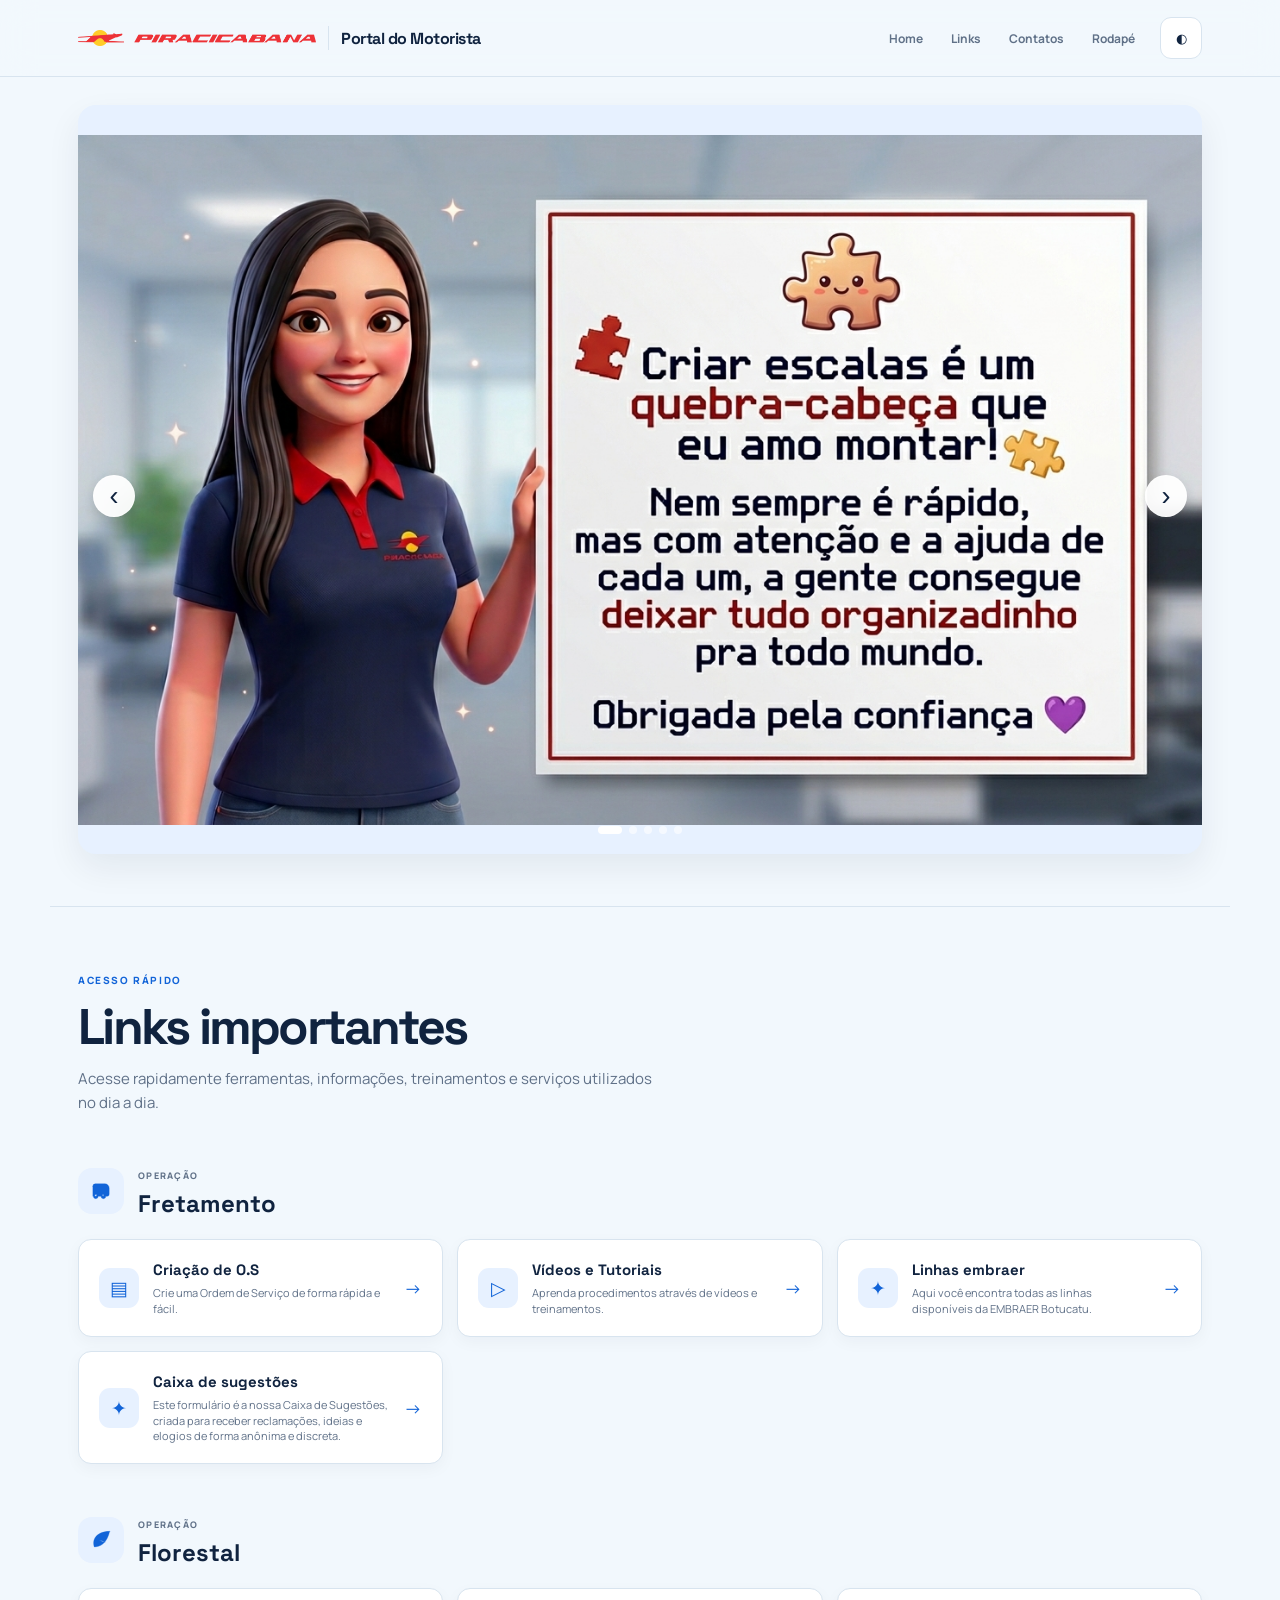
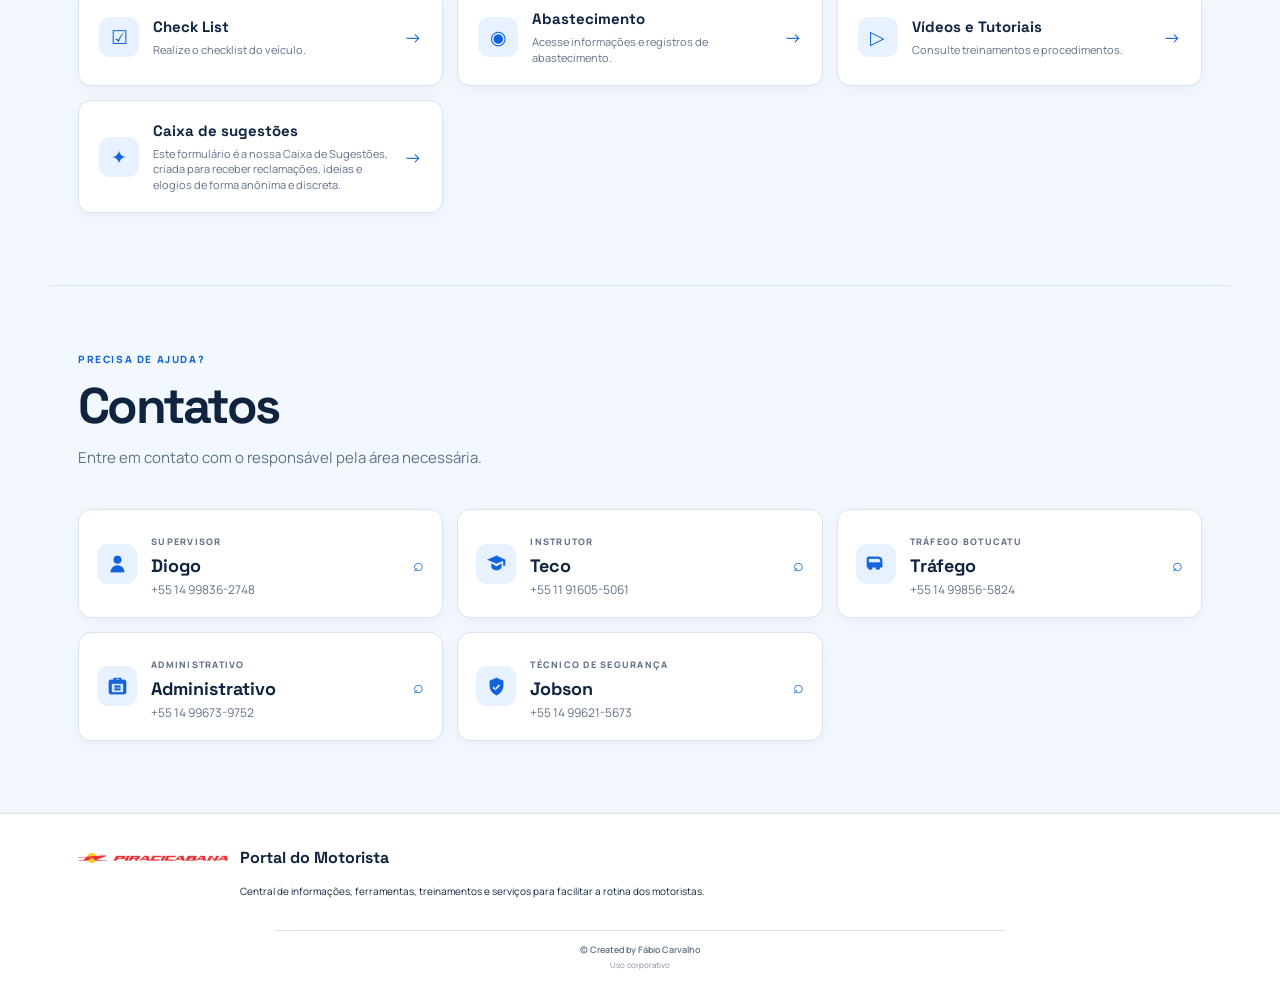
==== index.html @ f0aa0547 "Add files via upload" ====
<!doctype html>
<html lang="pt-BR">

<head>

    <meta charset="UTF-8">
    <meta name="viewport" content="width=device-width, initial-scale=1.0">
    <meta name="description" content="Portal do Motorista — informações, ferramentas, treinamentos e contactos.">
    <title>Portal do Motorista</title>
    <link rel="preconnect" href="https://fonts.googleapis.com">
    <link rel="preconnect" href="https://fonts.gstatic.com" crossorigin>
    <link href="https://fonts.googleapis.com/css2?family=Manrope:wght@400;500;600;700;800&family=Space+Grotesk:wght@400;500;600;700&display=swap" rel="stylesheet">
    <link rel="stylesheet" href="css/style.css" >

</head>


<body>

    <!-- =====================================================
         CONTAINER PRINCIPAL
         ===================================================== -->

    <div class="portal-shell">

        <!-- =================================================
             HEADER
             ================================================= -->

        <header class="portal-header">

            <div class="header-container">

                <!-- LOGO -->

                <a
                    href="#home"
                    class="portal-brand"
                >

                    <span
                        class="portal-logo"
                        aria-hidden="true"
                    >

                        <img
                            src="Imagens/logo-piracicabana.png"
                            alt="Piracicabana">                                                      
                 

                    </span>

                    <span class="brand-divider"></span>

                    <span class="brand-title">
                        Portal do Motorista
                    </span>

                </a>

                <!-- =================================================
                     MENU DESKTOP
                     ================================================= -->

                <nav
                    class="desktop-menu"
                    aria-label="Navegação principal"
                >

                    <a href="#home">
                        Home
                    </a>

                    <a href="#links">
                        Links
                    </a>

                    <a href="#contatos">
                        Contatos
                    </a>

                    <a href="#rodape">
                        Rodapé
                    </a>

                </nav>


                <!-- =================================================
                     FERRAMENTAS
                     ================================================= -->

                <div class="header-tools">

                    <button
                        class="portal-theme"
                        id="themeButton"
                        type="button"
                        aria-label="Ativar modo escuro"
                    >
                        ◐
                    </button>


                    <button
                        class="menu-button"
                        id="menuButton"
                        type="button"
                        aria-label="Abrir menu"
                        aria-expanded="false"
                    >

                        <span></span>
                        <span></span>
                        <span></span>

                    </button>

                </div>


                <!-- =================================================
                     MENU MOBILE
                     ================================================= -->

                <nav
                    class="mobile-menu"
                    id="mobileMenu"
                    aria-hidden="true"
                >

                    <a href="#home">
                        Home
                        <span>→</span>
                    </a>

                    <a href="#links">
                        Links
                        <span>→</span>
                    </a>

                    <a href="#contatos">
                        Contatos
                        <span>→</span>
                    </a>

                    <a href="#rodape">
                        Rodapé
                        <span>→</span>
                    </a>

                </nav>


            </div>

        </header>

        <!-- =====================================================
             HOME
             ===================================================== -->

        <main id="home">


            <!-- =================================================
                 CARROSSEL
                 ================================================= -->

            <section
                class="portal-carousel"
                aria-label="Informações do portal"
            >

                <div
                    class="carousel-track"
                    id="carouselTrack"
                >

                    <!-- SLIDE 1 -->

                    <div class="portal-slide active">

                        <img
                            src="Imagens/Gemini_Generated_Image_zijj3zijj3zijj3z.jpg"
                            alt="Autocarro urbano numa rota ao amanhecer"
                        >

                    </div>


                    <!-- SLIDE 2 -->

                    <div class="portal-slide">

                        <img
                            src="Imagens/Gemini_Generated_Image_dtk6mxdtk6mxdtk6.jpg"
                            alt="Formação de segurança para motoristas"
                        >

                    </div>

                    <!-- SLIDE 3 -->

                    <div class="portal-slide">

                        <img
                            src="Imagens/Gemini_Generated_Image_v0ytedv0ytedv0yt.jpg"
                            alt="Motorista a consultar uma rota digital"
                        >

                    </div>


                    <!-- SLIDE 4 -->

                    <div class="portal-slide">

                        <img
                            src="Imagens/Gemini_Generated_Image_hr0u9hr0u9hr0u9h.jpg"
                            alt="Frota de autocarros num terminal"
                        >

                    </div>


                    <!-- SLIDE 5 -->

                    <div class="portal-slide">

                        <img
                            src="Imagens/Gemini_Generated_Image_wdop41wdop41wdop.jpg"
                            alt="Frota de autocarros"
                        >

                    </div>


                </div>


                <!-- BOTÃO ANTERIOR -->

                <button
                    class="carousel-button prev"
                    id="prevButton"
                    type="button"
                    aria-label="Imagem anterior"
                >
                    ‹
                </button>


                <!-- BOTÃO PRÓXIMO -->

                <button
                    class="carousel-button next"
                    id="nextButton"
                    type="button"
                    aria-label="Próxima imagem"
                >
                    ›
                </button>


                <!-- INDICADORES -->

                <div
                    class="carousel-dots"
                    id="carouselDots"
                    aria-label="Indicadores do carrossel"
                ></div>


            </section>


        </main>


        <!-- =====================================================
             LINKS
             ===================================================== -->

        <section
            class="portal-section links-section"
            id="links"
        >


            <!-- CABEÇALHO -->

            <div class="section-header">

                <span class="section-label">
                    ACESSO RÁPIDO
                </span>

                <h2>
                    Links importantes
                </h2>

                <p>
                    Acesse rapidamente ferramentas, informações,
                    treinamentos e serviços utilizados no dia a dia.
                </p>

            </div>


            <!-- =================================================
                 FRETAMENTO
                 ================================================= -->

            <div class="category">

                <div class="category-title">

                    <div
                        class="category-icon"
                        aria-hidden="true"
                    >

                        <svg
                            viewBox="0 0 24 24"
                            role="img"
                        >

                            <path
                                d="M3 7.5A2.5 2.5 0 0 1 5.5 5h10A4.5 4.5 0 0 1 20 9.5V16a2 2 0 0 1-2 2h-1.5a2.5 2.5 0 0 1-5 0h-3a2.5 2.5 0 0 1-5 0H3V7.5Zm3 8.5a1 1 0 1 0 0 2 1 1 0 0 0 0-2Zm8 0a1 1 0 1 0 0 2 1 1 0 0 0-2ZM5 8v4h13V9.5A1.5 1.5 0 0 0 16.5 8H5Z"
                            />

                        </svg>

                    </div>


                    <div>

                        <span>
                            OPERAÇÃO
                        </span>

                        <h3>
                            Fretamento
                        </h3>

                    </div>

                </div>


                <div class="cards-grid">


                    <!-- O.S -->

                    <a
                        href="https://docs.google.com/forms/d/e/1FAIpQLSe5EHfvu-HG84poQB4lDRce5YuHdLUXYq6ta6vDeC5dkedWRA/viewform"
                        class="link-card"
                        target="_blank"
                        rel="noopener noreferrer"
                    >

                        <div class="card-icon">
                            ▤
                        </div>

                        <div class="card-content">

                            <h4>
                                Criação de O.S
                            </h4>

                            <p>
                                Crie uma Ordem de Serviço
                                de forma rápida e fácil.
                            </p>

                        </div>

                        <span class="card-arrow">
                            →
                        </span>

                    </a>


                    <!-- VÍDEOS -->

                    <a
                        href="#"
                        class="link-card"
                    >

                        <div class="card-icon">
                            ▷
                        </div>

                        <div class="card-content">

                            <h4>
                                Vídeos e Tutoriais
                            </h4>

                            <p>
                                Aprenda procedimentos através
                                de vídeos e treinamentos.
                            </p>

                        </div>

                        <span class="card-arrow">
                            →
                        </span>

                    </a>


                    <!-- SUGESTÕES -->

                    <a
                        href="https://forms.gle/rN4HuwGb4Rvtjcbr5"
                        class="link-card"
                        target="_blank"
                        rel="noopener noreferrer"
                    >

                        <div class="card-icon">
                            ✦
                        </div>

                        <div class="card-content">

                            <h4>
                                Linhas embraer
                            </h4>

                            <p>
                             Aqui você encontra todas as linhas disponíveis da EMBRAER Botucatu.
                            </p>

                        </div>

                        <span class="card-arrow">
                            →
                        </span>

                    </a>
                    <!-- Linhas embraer -->

                    <a
                        href="https://sites.google.com/piracicabana.com.br/unidade-botucatu/?pli=1&authuser=0"
                        class="link-card"
                        target="_blank"
                        rel="noopener noreferrer"
                    >

                        <div class="card-icon">
                            ✦
                        </div>

                        <div class="card-content">

                            <h4>
                                Caixa de sugestões
                            </h4>

                            <p>
                                Este formulário é a nossa Caixa de
                                Sugestões, criada para receber
                                reclamações, ideias e elogios de forma
                                anônima e discreta.
                            </p>

                        </div>

                        <span class="card-arrow">
                            →
                        </span>

                    </a>

                </div>

            </div>


            <!-- =================================================
                 FLORESTAL
                 ================================================= -->

            <div class="category">

                <div class="category-title">

                    <div
                        class="category-icon"
                        aria-hidden="true"
                    >

                        <svg
                            viewBox="0 0 24 24"
                            role="img"
                        >

                            <path
                                d="M20.5 3.5C13.2 3.5 7.9 6.1 5.3 10.2c-2.1 3.3-1.6 7.2-.8 9.5 2.3-.1 6.2-.7 9.1-3.2 3.7-3.1 5.6-7.6 6.9-13Zm-4.1 4.1c-2.5 1.3-4.8 3.1-6.7 5.2-1.5 1.6-2.6 3.3-3.3 5.1M9.2 12.8c2.3.1 4.5.8 6.4 2"
                            />

                        </svg>

                    </div>


                    <div>

                        <span>
                            OPERAÇÃO
                        </span>

                        <h3>
                            Florestal
                        </h3>

                    </div>

                </div>


                <div class="cards-grid">


                    <!-- CHECKLIST -->

                    <a
                        href="https://docs.google.com/forms/d/e/1FAIpQLSclZWHDoYT5iWDCYOJOmgLIZHDovqYQHaLb7cxhCe6krzUstw/viewform?usp=header"
                        class="link-card"
                        target="_blank"
                        rel="noopener noreferrer"
                    >

                        <div class="card-icon">
                            ☑
                        </div>

                        <div class="card-content">

                            <h4>
                                Check List
                            </h4>

                            <p>
                                Realize o checklist do veículo.
                            </p>

                        </div>

                        <span class="card-arrow">
                            →
                        </span>

                    </a>


                    <!-- ABASTECIMENTO -->

                    <a
                        href="https://docs.google.com/forms/d/e/1FAIpQLSclZWHDoYT5iWDCYOJOmgLIZHDovqYQHaLb7cxhCe6krzUstw/viewform"
                        class="link-card"
                        target="_blank"
                        rel="noopener noreferrer"
                    >

                        <div class="card-icon">
                            ◉
                        </div>

                        <div class="card-content">

                            <h4>
                                Abastecimento
                            </h4>

                            <p>
                                Acesse informações e registros
                                de abastecimento.
                            </p>

                        </div>

                        <span class="card-arrow">
                            →
                        </span>

                    </a>


                    <!-- VÍDEOS -->

                    <a
                        href="#"
                        class="link-card"
                    >

                        <div class="card-icon">
                            ▷
                        </div>

                        <div class="card-content">

                            <h4>
                                Vídeos e Tutoriais
                            </h4>

                            <p>
                                Consulte treinamentos e procedimentos.
                            </p>

                        </div>

                        <span class="card-arrow">
                            →
                        </span>

                    </a>


                    <!-- SUGESTÕES -->

                    <a
                        href="https://forms.gle/rN4HuwGb4Rvtjcbr5"
                        class="link-card"
                        target="_blank"
                        rel="noopener noreferrer"
                    >

                        <div class="card-icon">
                            ✦
                        </div>

                        <div class="card-content">

                            <h4>
                                Caixa de sugestões
                            </h4>

                            <p>
                                Este formulário é a nossa Caixa de
                                Sugestões, criada para receber
                                reclamações, ideias e elogios de forma
                                anônima e discreta.
                            </p>

                        </div>

                        <span class="card-arrow">
                            →
                        </span>

                    </a>


                </div>

            </div>


        </section>


        <!-- =====================================================
             CONTATOS
             ===================================================== -->

        <section
            class="portal-section contacts-section"
            id="contatos"
        >


            <div class="section-header">

                <span class="section-label">
                    PRECISA DE AJUDA?
                </span>

                <h2>
                    Contatos
                </h2>

                <p>
                    Entre em contato com o responsável
                    pela área necessária.
                </p>

            </div>


            <div class="contacts-grid">


                <!-- DIOGO -->

                <a
                    href="https://wa.me/5514998362748"
                    target="_blank"
                    rel="noopener noreferrer"
                    class="contact-card"
                >

                    <div
                        class="contact-icon person-icon"
                        aria-hidden="true"
                    >

                        <svg viewBox="0 0 24 24">

                            <path
                                d="M12 12a4 4 0 1 0 0-8 4 4 0 0 0 0 8Zm-7 8.5A6.5 6.5 0 0 1 11.5 14h1A6.5 6.5 0 0 1 19 20.5V21H5v-.5Z"
                            />

                        </svg>

                    </div>


                    <div>

                        <span>
                            SUPERVISOR
                        </span>

                        <h3>
                            Diogo
                        </h3>

                        <p>
                            +55 14 99836-2748
                        </p>

                    </div>


                    <span class="call-icon">
                        ⌕
                    </span>

                </a>


                <!-- TECO -->

                <a
                    href="https://wa.me/5511916055061"
                    target="_blank"
                    rel="noopener noreferrer"
                    class="contact-card"
                >

                    <div
                        class="contact-icon instructor-icon"
                        aria-hidden="true"
                    >

                        <svg viewBox="0 0 24 24">

                            <path
                                d="M12 4 2.5 8 12 12l7-2.9V14h2V8L12 4Zm-5.2 8.2v3.3c0 2.1 2.3 3.5 5.2 3.5s5.2-1.4 5.2-3.5v-3.3L12 15l-5.2-2.8Z"
                            />

                        </svg>

                    </div>


                    <div>

                        <span>
                            INSTRUTOR
                        </span>

                        <h3>
                            Teco
                        </h3>

                        <p>
                            +55 11 91605-5061
                        </p>

                    </div>


                    <span class="call-icon">
                        ⌕
                    </span>

                </a>


                <!-- TRÁFEGO -->

                <a
                    href="https://wa.me/5514998565824"
                    target="_blank"
                    rel="noopener noreferrer"
                    class="contact-card"
                >

                    <div
                        class="contact-icon traffic-icon"
                        aria-hidden="true"
                    >

                        <svg viewBox="0 0 24 24">

                            <path
                                d="M5 5h10a4 4 0 0 1 4 4v7h-2a2.5 2.5 0 0 1-5 0H9a2.5 2.5 0 0 1-5 0H3V7a2 2 0 0 1 2-2Zm0 10a1 1 0 1 0 0 2 1 1 0 0 0-1-1Zm10 0a1 1 0 1 0 0 2 1 1 0 0 0-1-1ZM5 7v4h12V9a2 2 0 0 0-2-2H5Z"
                            />

                        </svg>

                    </div>


                    <div>

                        <span>
                            TRÁFEGO BOTUCATU
                        </span>

                        <h3>
                            Tráfego
                        </h3>

                        <p>
                            +55 14 99856-5824
                        </p>

                    </div>


                    <span class="call-icon">
                        ⌕
                    </span>

                </a>


                <!-- ADMINISTRATIVO -->

                <a
                    href="https://wa.me/5514996739752"
                    target="_blank"
                    rel="noopener noreferrer"
                    class="contact-card"
                >

                    <div
                        class="contact-icon admin-icon"
                        aria-hidden="true"
                    >

                        <svg viewBox="0 0 24 24">

                            <path
                                d="M8 5V3h8v2h3a2 2 0 0 1 2 2v11a2 2 0 0 1-2 2H5a2 2 0 0 1-2-2V7a2 2 0 0 1 2-2h3Zm2 0h4V4h-4v1Zm-4 4v9h12V9H6Zm3 2h6v2H9v-2Zm0 3h6v2H9v-2Z"
                            />

                        </svg>

                    </div>


                    <div>

                        <span>
                            ADMINISTRATIVO
                        </span>

                        <h3>
                            Administrativo
                        </h3>

                        <p>
                            +55 14 99673-9752
                        </p>

                    </div>


                    <span class="call-icon">
                        ⌕
                    </span>

                </a>


                <!-- JOBSON -->

                <a
                    href="https://wa.me/5514996215673"
                    target="_blank"
                    rel="noopener noreferrer"
                    class="contact-card"
                >

                    <div
                        class="contact-icon safety-icon"
                        aria-hidden="true"
                    >

                        <svg viewBox="0 0 24 24">

                            <path
                                d="m12 3 7 3v5c0 4.7-2.8 8.3-7 10-4.2-1.7-7-5.3-7-10V6l7-3Zm-1 11.2-2.1-2.1-1.4 1.4L11 16l5-5-1.4-1.4-3.6 3.6Z"
                            />

                        </svg>

                    </div>


                    <div>

                        <span>
                            TÉCNICO DE SEGURANÇA
                        </span>

                        <h3>
                            Jobson
                        </h3>

                        <p>
                            +55 14 99621-5673
                        </p>

                    </div>


                    <span class="call-icon">
                        ⌕
                    </span>

                </a>


            </div>

        </section>


        <!-- =====================================================
             FOOTER
             ===================================================== -->

        <footer
            class="portal-footer"
            id="rodape"
        >

            <div class="footer-container">


                <!-- =================================================
                     MARCA
                     ================================================= -->

                <div class="footer-brand">

                    <div class="footer-logo">


                        <!-- LOGO PIRACICABANA -->

                        <span class="portal-logo small">

                            <img
                                src="Imagens/logo-piracicabana.png"
                                alt="Piracicabana"
                            >

                        </span>


                        <!-- TEXTO -->

                        <div class="footer-logo-content">

                            <span class="footer-title">
                                Portal do Motorista
                            </span>

                            <p style="font-size: 10px;">
                                      Central de informações, ferramentas,
                                      treinamentos e serviços para facilitar
                                      a rotina dos motoristas.
                                  </p>

                        </div>


                    </div>

                </div>


                <!-- =================================================
                     PARTE INFERIOR
                     ================================================= -->

                <div class="footer-bottom">

                    <span>
                        © Created by Fábio Carvalho
                    </span>

                    <span>
                        Uso corporativo
                    </span>

                </div>


            </div>

        </footer>

    </div>


    <!-- =====================================================
         JAVASCRIPT
         ===================================================== -->

    <script src="script/script.js"></script>

</body>

</html>
---- css/style.css ----
/* =====================================================
   PORTAL DO MOTORISTA
   CSS COMPLETO — RESPONSIVO
   ===================================================== */


/* =====================================================
   VARIÁVEIS
   ===================================================== */

:root {
    --background: #f2f8fd;
    --foreground: #10233f;
    --card: #ffffff;
    --primary: #1264d8;
    --primary-soft: #e7f1ff;
    --muted: #607188;
    --border: #d8e4ef;
    --radius: 13px;
}

body.dark {
    --background: #101b2d;
    --foreground: #edf5ff;
    --card: #19283d;
    --primary: #2f8cff;
    --primary-soft: #243b5b;
    --muted: #a9bbd1;
    --border: #334963;
}


/* =====================================================
   RESET
   ===================================================== */

* {
    box-sizing: border-box;
}

html {
    scroll-behavior: smooth;
}

body {
    margin: 0;
    background: var(--background);
    color: var(--foreground);

    font-family: "Manrope", sans-serif;

    transition:
        background 0.25s ease,
        color 0.25s ease;
}

a {
    color: inherit;
}


/* =====================================================
   HEADER
   ===================================================== */

.portal-header {
    position: sticky;
    top: 0;

    z-index: 100;

    background: #f2f8fddd;

    border-bottom: 1px solid var(--border);

    backdrop-filter: blur(16px);
    -webkit-backdrop-filter: blur(16px);
}

body.dark .portal-header {
    background: #101b2ddd;
}

.header-container {
    max-width: 1180px;

    min-height: 76px;

    margin: auto;

    padding: 0 28px;

    display: flex;
    align-items: center;

    gap: 25px;

    position: relative;
}

/* =====================================================
   CELULAR
   ===================================================== */

@media (max-width: 760px) {

    .header-container {
        min-height: 68px;
        padding: 0 18px;
    }

    /* Mantém logo e título normalmente */
    .portal-brand {
        display: flex;
        align-items: center;
    }

    /* JOGA SOMENTE OS BOTÕES PARA A DIREITA */
    .header-tools {
        margin-left: auto;
        display: flex;
        align-items: center;
        gap: 8px;
    }

    /* Botão do tema */
    .portal-theme {
        display: grid;
        place-items: center;
    }

    /* Botão do menu */
    .menu-button {
        display: grid;
        place-items: center;
    }

    .desktop-menu {
        display: none;
    }

}
/* =====================================================
   MARCA / LOGO
   ===================================================== */

.portal-brand {
    display: flex;

    align-items: center;

    gap: 12px;

    text-decoration: none;

    white-space: nowrap;
}

.portal-logo {
    width: 238px;
    height: 38px;

    display: grid;

    place-items: center;

    border-radius: 11px;

    background: transparent;

    color: var(--primary);

    font-size: 21px;

    font-weight: 800;
}

.portal-logo img {
    width: 100%;
    height: 100%;

    display: block;

    object-fit: contain;
}

.portal-logo.small {
    width: 30px;
    height: 30px;

    font-size: 16px;

    border-radius: 9px;
}

.brand-divider {
    height: 24px;

    border-left: 1px solid var(--border);
}

.brand-title {
    font-family: "Space Grotesk", sans-serif;

    font-size: 16px;

    font-weight: 700;

    letter-spacing: -0.03em;
}


/* =====================================================
   MENU DESKTOP
   ===================================================== */

.desktop-menu {
    display: flex;

    gap: 28px;

    margin-left: auto;
}

.desktop-menu a,
.footer-column a,
.footer-column span {
    font-size: 12px;

    font-weight: 700;

    text-decoration: none;

    color: var(--muted);

    transition:
        color 0.18s ease;
}

.desktop-menu a:hover,
.footer-column a:hover {
    color: var(--primary);
}


/* =====================================================
   FERRAMENTAS DO HEADER
   ===================================================== */

.header-tools {
    display: flex;

    gap: 8px;
}

.portal-theme,
.menu-button {
    width: 42px;
    height: 42px;

    display: grid;

    place-items: center;

    border: 1px solid var(--border);

    background: var(--card);

    color: var(--foreground);

    border-radius: 11px;

    cursor: pointer;

    padding: 0;

    transition:
        border-color 0.5s ease,
        background 0.5s ease,
        transform 0.5s ease;
}

.portal-theme:hover,
.menu-button:hover {
    border-color: var(--primary);

    transform: translateY(-1px);
}


/* =====================================================
   BOTÃO MENU MOBILE
   ===================================================== */

.menu-button {
    display: none;

    position: relative;

    overflow: visible;
}


/* =====================================================
   OS 3 RISCOS
   ===================================================== */

.menu-button span {
    position: absolute;

    left: 50%;

    width: 21px;
    height: 2px;

    background: var(--foreground);

    border-radius: 10px;

    transform: translateX(-50%);

    transition:
        top 1.9s ease,
        transform 1.9s ease,
        opacity 1.9s ease,
        width 1.9s ease,
        background 1.9s ease;
}


/* =====================================================
   RISCO SUPERIOR
   ===================================================== */

.menu-button span:nth-child(1) {
    top: 12px;
}


/* =====================================================
   RISCO CENTRAL
   ===================================================== */

.menu-button span:nth-child(2) {
    top: 19px;
}


/* =====================================================
   RISCO INFERIOR
   ===================================================== */

.menu-button span:nth-child(3) {
    top: 26px;
}


/* =====================================================
   BOTÃO ABERTO
   ===================================================== */

.menu-button.active {
    border-color: var(--primary);

    background: var(--primary-soft);
}


/* =====================================================
   PRIMEIRO RISCO → X
   ===================================================== */

.menu-button.active span:nth-child(1) {
    top: 19px;

    transform:
        translateX(-50%)
        rotate(45deg);
}


/* =====================================================
   SEGUNDO RISCO → DESAPARECE
   ===================================================== */

.menu-button.active span:nth-child(2) {
    opacity: 0;

    width: 0;
}


/* =====================================================
   TERCEIRO RISCO → X
   ===================================================== */

.menu-button.active span:nth-child(3) {
    top: 19px;

    transform:
        translateX(-50%)
        rotate(-45deg);
}


/* =====================================================
   TRAÇO ABAIXO DO X
   ===================================================== */

.menu-button::after {
    content: "";

    position: absolute;

    left: 50%;

    bottom: 6px;

    width: 0;

    height: 2px;

    transform: translateX(-50%);

    background: var(--primary);

    border-radius: 20px;

    opacity: 0;

    transition:
        width 0.5s ease 0.12s,
        opacity 0.3s ease 0.12s;
}


/* =====================================================
   TRAÇO APARECE QUANDO ABERTO
   ===================================================== */

.menu-button.active::after {
    width: 15px;

    opacity: 1;
}


/* =====================================================
   MENU MOBILE
   ===================================================== */

.mobile-menu {
    display: none;
}


/* =====================================================
   CARROSSEL
   ===================================================== */

.portal-carousel {
    max-width: 1180px;

    margin: auto;

    padding: 28px 28px 52px;

    position: relative;
}

.carousel-track {
    position: relative;

    aspect-ratio: 3 / 2;

    overflow: hidden;

    border-radius: 18px;

    background: var(--primary-soft);

    box-shadow:
        0 14px 34px rgba(16, 35, 63, 0.07);
}

.portal-slide {
    position: absolute;

    inset: 0;

    opacity: 0;

    transform: scale(1.02);

    transition:
        opacity 0.45s ease,
        transform 0.8s cubic-bezier(0.23, 1, 0.32, 1);
}

.portal-slide.active {
    opacity: 1;

    transform: none;
}

.portal-slide img {
    width: 100%;
    height: 100%;

    display: block;

    object-fit: contain;
}


/* =====================================================
   BOTÕES DO CARROSSEL
   ===================================================== */

.carousel-button {
    position: absolute;

    top: 48%;

    z-index: 2;

    width: 42px;
    height: 42px;

    border: 1px solid #ffffffaa;

    background: #fffffff0;

    color: var(--foreground);

    border-radius: 50%;

    font-size: 27px;

    line-height: 1;

    box-shadow:
        0 4px 12px rgba(0, 0, 0, 0.12);

    cursor: pointer;

    transition:
        transform 0.2s ease,
        background 0.2s ease;
}

.carousel-button:hover {
    transform: scale(1.08);

    background: #ffffff;
}

.carousel-button.prev {
    left: 43px;
}

.carousel-button.next {
    right: 43px;
}


/* =====================================================
   INDICADORES DO CARROSSEL
   ===================================================== */

.carousel-dots {
    position: absolute;

    bottom: 72px;
    left: 50%;

    display: flex;

    gap: 7px;

    transform: translateX(-50%);
}

.carousel-dots button {
    width: 8px;
    height: 8px;

    padding: 0;

    border: 0;

    border-radius: 8px;

    background: #fff9;

    transition: 0.2s ease;

    cursor: pointer;
}

.carousel-dots button.active {
    width: 24px;

    background: #fff;
}


/* =====================================================
   SEÇÕES
   ===================================================== */

.portal-section {
    max-width: 1180px;

    margin: auto;

    padding: 60px 28px 72px;
}

.links-section,
.contacts-section {
    border-top: 1px solid var(--border);
}


/* =====================================================
   CABEÇALHO DAS SEÇÕES
   ===================================================== */

.section-header {
    max-width: 580px;

    margin-bottom: 39px;
}

.section-label {
    font-size: 10px;

    font-weight: 800;

    letter-spacing: 0.16em;

    color: var(--primary);
}

.section-header h2 {
    margin: 13px 0 15px;

    font-family: "Space Grotesk", sans-serif;

    font-size: clamp(34px, 4vw, 50px);

    line-height: 1;

    font-weight: 700;

    letter-spacing: -0.055em;
}

.section-header p {
    margin: 0;

    color: var(--muted);

    font-size: 15px;

    line-height: 1.6;
}


/* =====================================================
   CATEGORIAS
   ===================================================== */

.category {
    margin-top: 47px;
}

.category-title {
    display: flex;

    align-items: center;

    gap: 14px;

    margin-bottom: 20px;
}


/* =====================================================
   ÍCONES
   ===================================================== */

.category-icon,
.card-icon,
.contact-icon {
    display: grid;

    place-items: center;

    background: var(--primary-soft);

    color: var(--primary);
}

.category-icon {
    width: 46px;
    height: 46px;

    border-radius: 14px;

    font-size: 22px;
}

.category-icon svg,
.contact-icon svg {
    width: 23px;
    height: 23px;

    fill: currentColor;

    stroke: currentColor;

    stroke-width: 0.35;

    stroke-linecap: round;

    stroke-linejoin: round;
}


/* =====================================================
   TÍTULO DAS CATEGORIAS
   ===================================================== */

.category-title span,
.contact-card > div:nth-child(2) > span {
    font-size: 9px;

    font-weight: 800;

    letter-spacing: 0.14em;

    color: var(--muted);
}

.category-title h3 {
    margin: 4px 0 0;

    font-family: "Space Grotesk", sans-serif;

    font-size: 24px;

    font-weight: 700;
}


/* =====================================================
   GRID DE CARDS
   ===================================================== */

.cards-grid,
.contacts-grid {
    display: grid;

    grid-template-columns: repeat(3, 1fr);

    gap: 14px;
}


/* =====================================================
   CARDS
   ===================================================== */

.link-card,
.contact-card {
    display: flex;

    align-items: center;

    gap: 14px;

    padding: 20px;

    background: var(--card);

    border: 1px solid var(--border);

    border-radius: var(--radius);

    text-decoration: none;

    box-shadow:
        0 5px 16px rgba(16, 35, 63, 0.04);

    transition:
        transform 0.2s ease,
        box-shadow 0.2s ease,
        border-color 0.2s ease;
}

.link-card:hover,
.contact-card:hover {
    transform: translateY(-3px);

    border-color: var(--primary);

    box-shadow:
        0 12px 24px rgba(18, 100, 216, 0.10);
}


/* =====================================================
   ÍCONE DOS CARDS
   ===================================================== */

.card-icon,
.contact-icon {
    flex: none;

    width: 40px;
    height: 40px;

    border-radius: 11px;

    font-size: 19px;
}


/* =====================================================
   CONTEÚDO DOS CARDS
   ===================================================== */

.card-content {
    flex: 1;
}

.card-content h4 {
    margin: 0 0 6px;

    font-family: "Space Grotesk", sans-serif;

    font-size: 15px;

    font-weight: 700;
}

.card-content p,
.contact-card p {
    margin: 0;

    color: var(--muted);

    font-size: 11px;

    line-height: 1.4;
}

.card-arrow,
.call-icon {
    color: var(--primary);

    font-size: 18px;
}


/* =====================================================
   CONTATOS
   ===================================================== */

.contact-card {
    padding: 18px;
}

.contact-card > div:nth-child(2) {
    flex: 1;
}

.contact-card h3 {
    margin: 4px 0 5px;

    font-family: "Space Grotesk", sans-serif;

    font-size: 18px;

    font-weight: 700;
}

.contact-card p {
    font-size: 12px;
}


/* =====================================================
   FOOTER
   ===================================================== */

.portal-footer {
    background: var(--card);

    border-top: 1px solid var(--border);
}


/* =====================================================
   CONTAINER DO FOOTER
   ===================================================== */

.footer-container {
    max-width: 1180px;

    margin: auto;

    padding: 28px 28px 0;

    display: flex;

    flex-direction: column;
}


/* =====================================================
   PARTE PRINCIPAL
   ===================================================== */

.footer-brand {
    display: flex;

    align-items: flex-start;

    justify-content: flex-start;
}


/* =====================================================
   LOGO + INFORMAÇÕES
   ===================================================== */

.footer-logo {
    display: flex;

    align-items: flex-start;

    gap: 12px;

    flex-shrink: 0;
}


/* =====================================================
   LOGO PIRACICABANA
   ===================================================== */

.footer-logo .portal-logo.small {
    width: 150px;
    height: 32px;

    display: flex;

    align-items: center;
    justify-content: center;

    flex-shrink: 0;

    border-radius: 0;

    background: transparent;
}

.footer-logo .portal-logo.small img {
    width: 100%;
    height: 100%;

    display: block;

    object-fit: contain;
}


/* =====================================================
   INFORMAÇÕES DO FOOTER
   ===================================================== */

.footer-info {
    display: flex;

    flex-direction: column;

    padding-top: 0;
}


/* =====================================================
   TÍTULO DO FOOTER
   ===================================================== */

.footer-title {
    display: block;

    font-family: "Space Grotesk", sans-serif;

    font-size: 16px;

    font-weight: 700;

    line-height: 32px;

    color: var(--foreground);
}


/* =====================================================
   CONTEÚDO DO FOOTER
   ===================================================== */

.footer-info p {
    max-width: 390px;

    margin: 2px 0 0;

    font-family: "Manrope", sans-serif;

    font-size: 10px;

    font-weight: 400;

    line-height: 1.45;

    color: var(--muted);

    letter-spacing: -0.01em;
}


/* =====================================================
   PARTE INFERIOR DO FOOTER
   ===================================================== */

.footer-bottom {
    width: 65%;

    margin: 22px auto 0;

    padding: 13px 0 17px;

    border-top: 1px solid var(--border);

    display: flex;

    flex-direction: column;

    align-items: center;

    justify-content: center;

    gap: 3px;

    color: var(--muted);

    font-family: "Manrope", sans-serif;

    font-size: 9px;

    line-height: 1.4;

    text-align: center;
}

.footer-bottom span:first-child {
    font-weight: 600;
}

.footer-bottom span:last-child {
    font-size: 8px;

    opacity: 0.8;
}


/* =====================================================
   RESPONSIVIDADE — TABLET
   ===================================================== */

@media (max-width: 950px) {

    .cards-grid,
    .contacts-grid {
        grid-template-columns: repeat(2, 1fr);
    }

    .desktop-menu {
        gap: 18px;
    }

    .portal-logo {
        width: 190px;
    }
}


/* =====================================================
   RESPONSIVIDADE — MOBILE
   ===================================================== */

@media (max-width: 760px) {


    /* =================================================
       HEADER
       ================================================= */

    .header-container {
        min-height: 68px;

        padding: 0 18px;
    }

    .desktop-menu {
        display: none;
    }


    /* =================================================
       BOTÃO HAMBÚRGUER
       ================================================= */

    .menu-button {
        display: grid;

        place-items: center;
    }


    /* =================================================
       MENU MOBILE
       ================================================= */

    .mobile-menu {
        display: flex;

        position: absolute;

        top: 68px;

        left: 0;
        right: 0;

        padding: 10px 18px 20px;

        flex-direction: column;

        background: var(--background);

        border-bottom: 1px solid var(--border);

        transform: translateY(-110%);

        opacity: 0;

        pointer-events: none;

        transition:
            transform 0.5s cubic-bezier(0.23, 1, 0.32, 1),
            opacity 0.5s ease;
    }

    .mobile-menu.active {
        transform: translateY(0);

        opacity: 1;

        pointer-events: auto;
    }

    .mobile-menu a {
        display: flex;

        justify-content: space-between;

        padding: 17px 4px;

        border-bottom: 1px solid var(--border);

        text-decoration: none;

        font-family: "Space Grotesk", sans-serif;

        font-size: 18px;

        font-weight: 700;

        transition:
            color 0.2s ease,
            padding-left 0.2s ease;
    }

    .mobile-menu a:hover {
        color: var(--primary);

        padding-left: 8px;
    }

    .mobile-menu a span {
        color: var(--primary);
    }


    /* =================================================
       CARROSSEL
       ================================================= */

    .portal-carousel {
        padding: 16px 18px 44px;
    }

    .carousel-track {
        aspect-ratio: 3 / 2;

        border-radius: 14px;
    }

    .carousel-button {
        width: 37px;
        height: 37px;

        font-size: 23px;
    }

    .carousel-button.prev {
        left: 27px;
    }

    .carousel-button.next {
        right: 27px;
    }

    .carousel-dots {
        bottom: 62px;
    }


    /* =================================================
       SEÇÕES
       ================================================= */

    .portal-section {
        padding: 48px 18px 57px;
    }


    /* =================================================
       CARDS
       ================================================= */

    .cards-grid,
    .contacts-grid {
        grid-template-columns: 1fr;

        gap: 11px;
    }

    .category {
        margin-top: 35px;
    }

    .link-card,
    .contact-card {
        padding: 17px;
    }


    /* =================================================
       BRAND
       ================================================= */

    .brand-title {
        font-size: 14px;
    }


    /* =================================================
       LOGO HEADER
       ================================================= */

    .portal-logo {
        width: 190px;

        height: 32px;
    }

    .portal-brand {
        gap: 8px;
    }

    .brand-divider {
        height: 20px;
    }


    /* =================================================
       FOOTER
       ================================================= */

    .footer-container {
        padding: 24px 18px 0;
    }

    .footer-brand {
        width: 100%;

        justify-content: flex-start;
    }

    .footer-logo {
        width: 100%;

        align-items: flex-start;

        gap: 10px;
    }


    /* =================================================
       LOGO FOOTER
       ================================================= */

    .footer-logo .portal-logo.small {
        width: 180px;

        height: 28px;
    }


    /* =================================================
       INFORMAÇÕES FOOTER
       ================================================= */

    .footer-info {
        flex: 1;
    }

    .footer-title {
        font-size: 14px;

        line-height: 28px;
    }

    .footer-info p {
        max-width: 100%;

        margin-top: 1px;

        font-size: 9px;

        line-height: 1.4;
    }


    /* =================================================
       CRÉDITOS
       ================================================= */

    .footer-bottom {
        width: 85%;

        margin: 18px auto 0;

        padding: 12px 0 15px;

        align-items: center;

        text-align: center;
    }
}


/* =====================================================
   MOBILE PEQUENO
   ===================================================== */

@media (max-width: 430px) {

    .portal-logo {
        width: 125px;

        height: 30px;
    }

    .brand-title {
        font-size: 12px;
    }

    .header-container {
        gap: 10px;
    }

    .footer-logo .portal-logo.small {
        width: 100px;

        height: 26px;
    }

    .footer-title {
        font-size: 13px;
    }

    .footer-info p {
        font-size: 3.5px;
    }

    .footer-bottom {
        width: 85%;
    }
}


/* =====================================================
   ACESSIBILIDADE
   ===================================================== */

@media (prefers-reduced-motion: reduce) {

    *,
    *::before,
    *::after {

        transition-duration: 0.01ms !important;

        animation-duration: 0.01ms !important;

        animation-iteration-count: 1 !important;

        scroll-behavior: auto !important;
    }
}
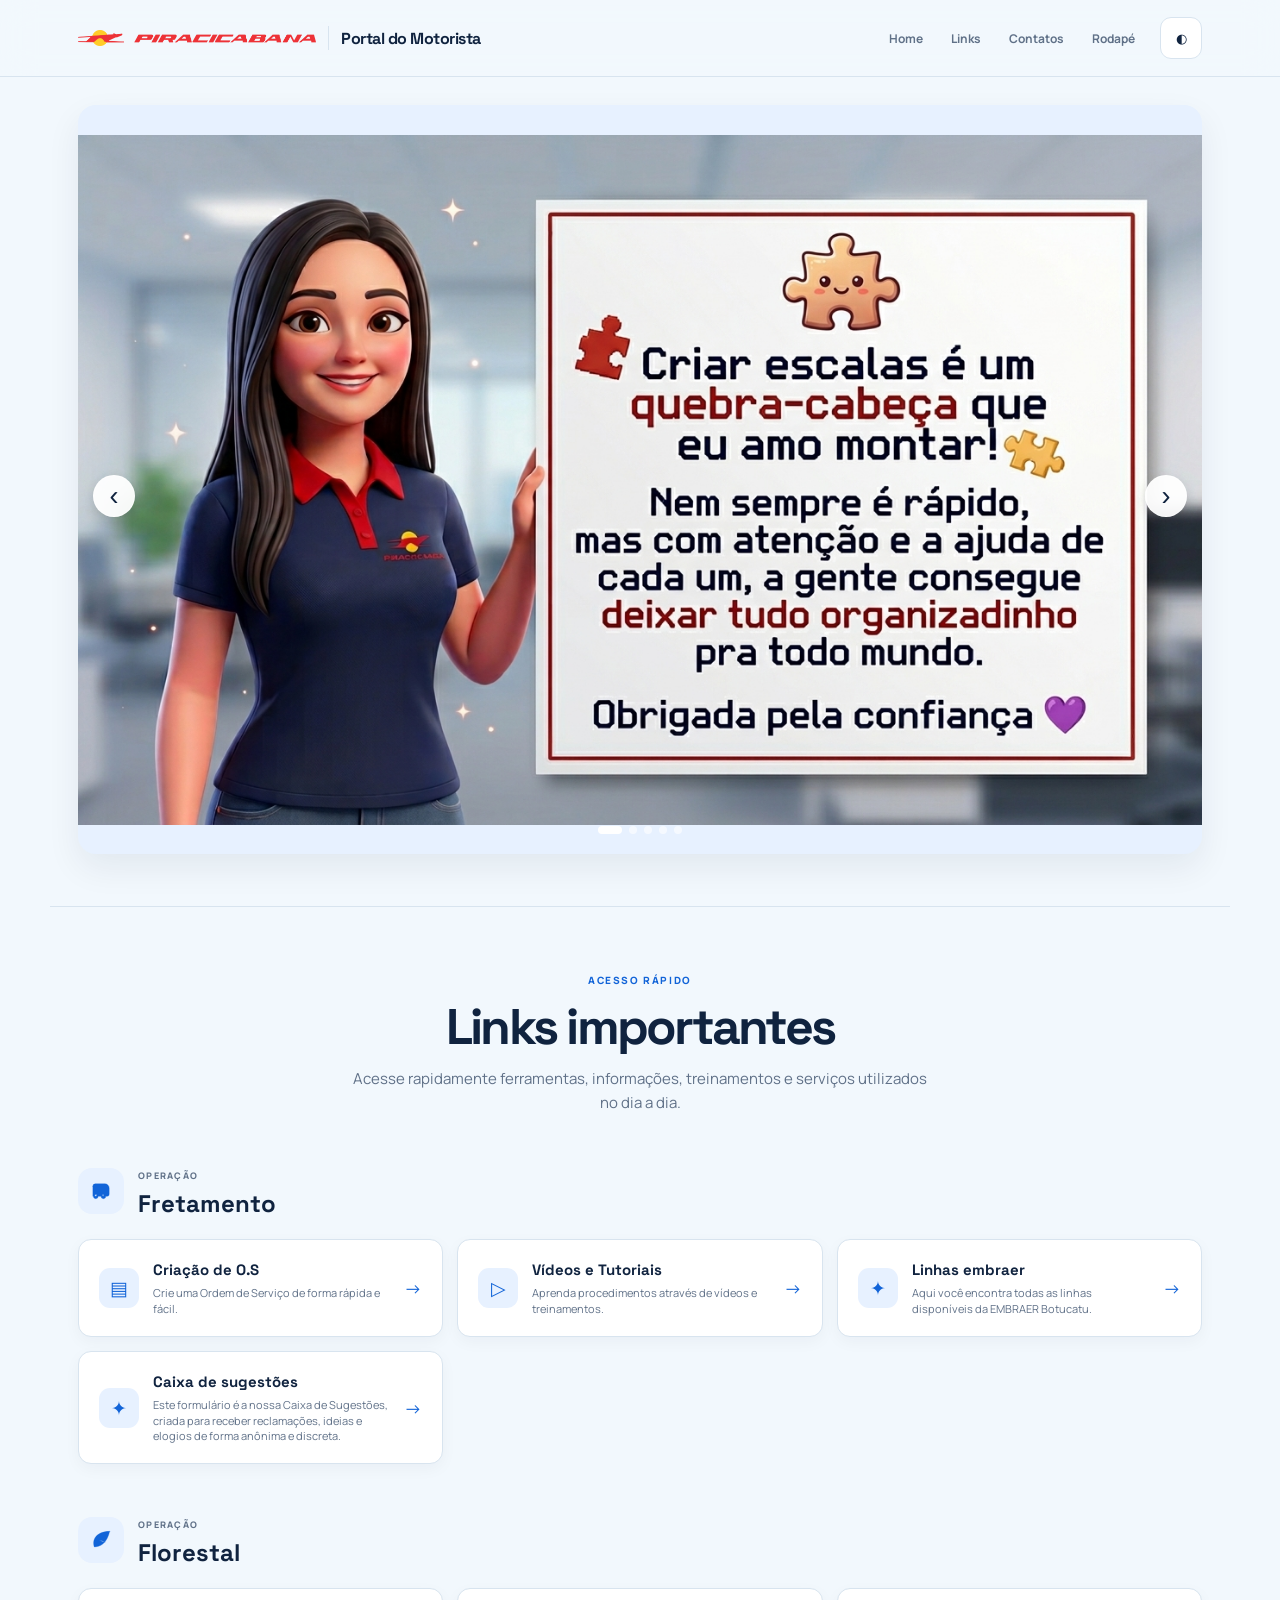
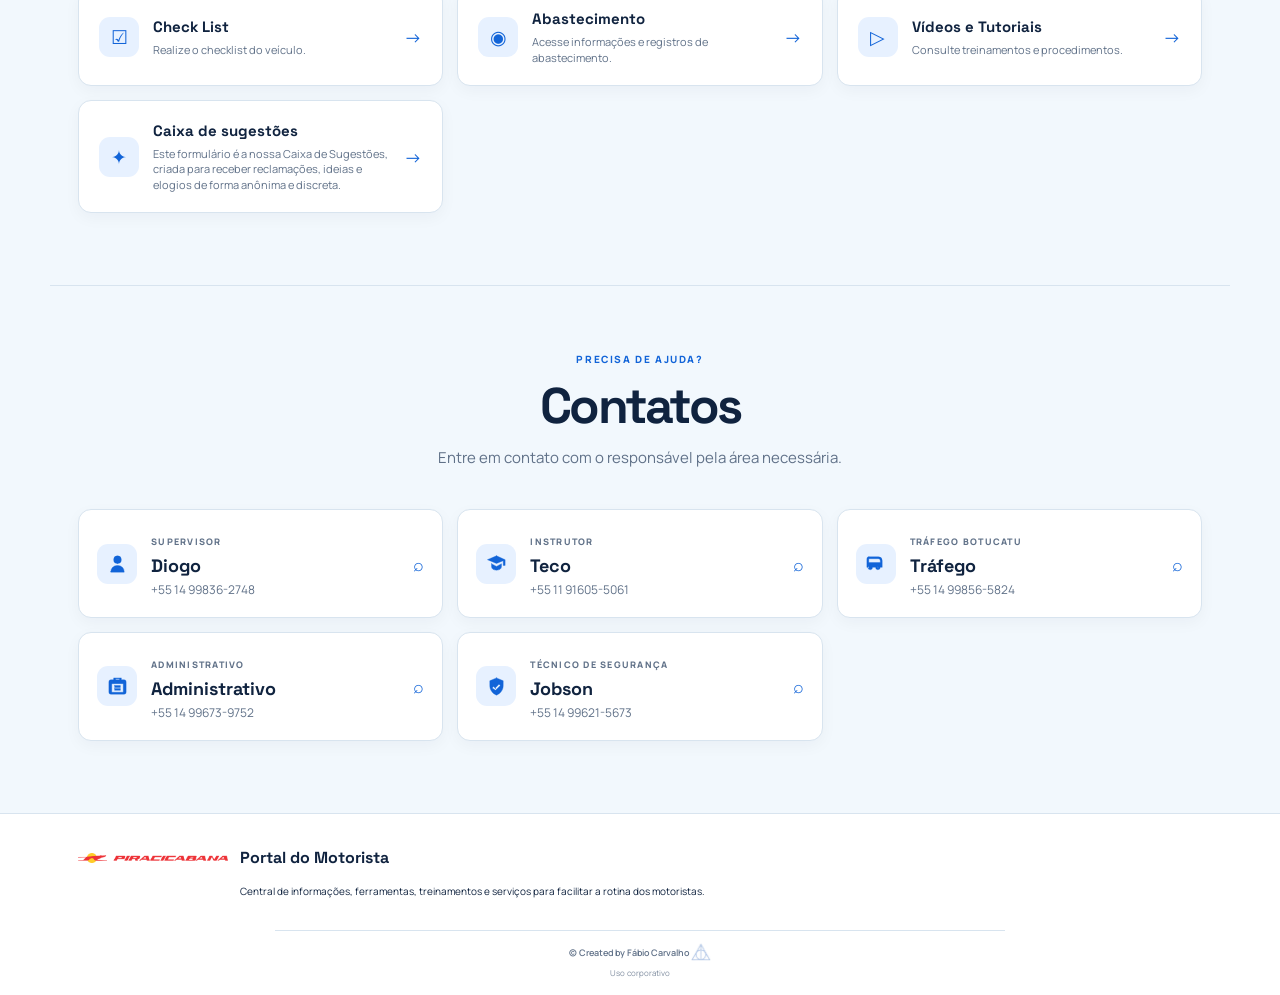
==== commit 5756c626: "Add files via upload" ====
--- a/index.html
+++ b/index.html
@@ -2,1040 +2,366 @@
 <html lang="pt-BR">
 
 <head>
-
+    <!-- Configurações da página -->
     <meta charset="UTF-8">
     <meta name="viewport" content="width=device-width, initial-scale=1.0">
     <meta name="description" content="Portal do Motorista — informações, ferramentas, treinamentos e contactos.">
     <title>Portal do Motorista</title>
+
+    <!-- Fontes -->
     <link rel="preconnect" href="https://fonts.googleapis.com">
     <link rel="preconnect" href="https://fonts.gstatic.com" crossorigin>
     <link href="https://fonts.googleapis.com/css2?family=Manrope:wght@400;500;600;700;800&family=Space+Grotesk:wght@400;500;600;700&display=swap" rel="stylesheet">
-    <link rel="stylesheet" href="css/style.css" >
-
+
+    <!-- CSS -->
+    <link rel="stylesheet" href="css/style.css">
 </head>
 
-
 <body>
-
-    <!-- =====================================================
-         CONTAINER PRINCIPAL
-         ===================================================== -->
-
+    <!-- Container principal -->
     <div class="portal-shell">
 
-        <!-- =================================================
-             HEADER
-             ================================================= -->
-
+        <!-- Cabeçalho -->
         <header class="portal-header">
-
             <div class="header-container">
 
-                <!-- LOGO -->
-
-                <a
-                    href="#home"
-                    class="portal-brand"
-                >
-
-                    <span
-                        class="portal-logo"
-                        aria-hidden="true"
-                    >
-
-                        <img
-                            src="Imagens/logo-piracicabana.png"
-                            alt="Piracicabana">                                                      
-                 
-
+                <!-- Logo -->
+                <a href="#home" class="portal-brand">
+                    <span class="portal-logo" aria-hidden="true">
+                        <img src="Imagens/logo-piracicabana.png" alt="Piracicabana">
                     </span>
-
                     <span class="brand-divider"></span>
-
-                    <span class="brand-title">
-                        Portal do Motorista
-                    </span>
-
-                </a>
-
-                <!-- =================================================
-                     MENU DESKTOP
-                     ================================================= -->
-
-                <nav
-                    class="desktop-menu"
-                    aria-label="Navegação principal"
-                >
-
-                    <a href="#home">
-                        Home
-                    </a>
-
-                    <a href="#links">
-                        Links
-                    </a>
-
-                    <a href="#contatos">
-                        Contatos
-                    </a>
-
-                    <a href="#rodape">
-                        Rodapé
-                    </a>
-
+                    <span class="brand-title">Portal do Motorista</span>
+                </a>
+
+                <!-- Menu desktop -->
+                <nav class="desktop-menu" aria-label="Navegação principal">
+                    <a href="#home">Home</a>
+                    <a href="#links">Links</a>
+                    <a href="#contatos">Contatos</a>
+                    <a href="#rodape">Rodapé</a>
                 </nav>
 
-
-                <!-- =================================================
-                     FERRAMENTAS
-                     ================================================= -->
-
+                <!-- Ferramentas -->
                 <div class="header-tools">
-
-                    <button
-                        class="portal-theme"
-                        id="themeButton"
-                        type="button"
-                        aria-label="Ativar modo escuro"
-                    >
-                        ◐
-                    </button>
-
-
-                    <button
-                        class="menu-button"
-                        id="menuButton"
-                        type="button"
-                        aria-label="Abrir menu"
-                        aria-expanded="false"
-                    >
-
+                    <button class="portal-theme" id="themeButton" type="button" aria-label="Ativar modo escuro">◐</button>
+                    <button class="menu-button" id="menuButton" type="button" aria-label="Abrir menu" aria-expanded="false">
                         <span></span>
                         <span></span>
                         <span></span>
-
                     </button>
-
-                </div>
-
-
-                <!-- =================================================
-                     MENU MOBILE
-                     ================================================= -->
-
-                <nav
-                    class="mobile-menu"
-                    id="mobileMenu"
-                    aria-hidden="true"
-                >
-
-                    <a href="#home">
-                        Home
-                        <span>→</span>
-                    </a>
-
-                    <a href="#links">
-                        Links
-                        <span>→</span>
-                    </a>
-
-                    <a href="#contatos">
-                        Contatos
-                        <span>→</span>
-                    </a>
-
-                    <a href="#rodape">
-                        Rodapé
-                        <span>→</span>
-                    </a>
-
+                </div>
+
+                <!-- Menu mobile -->
+                <nav class="mobile-menu" id="mobileMenu" aria-hidden="true">
+                    <a href="#home">Home <span>→</span></a>
+                    <a href="#links">Links <span>→</span></a>
+                    <a href="#contatos">Contatos <span>→</span></a>
+                    <a href="#rodape">Rodapé <span>→</span></a>
                 </nav>
 
-
-            </div>
-
+            </div>
         </header>
 
-        <!-- =====================================================
-             HOME
-             ===================================================== -->
-
+        <!-- Conteúdo principal -->
         <main id="home">
 
-
-            <!-- =================================================
-                 CARROSSEL
-                 ================================================= -->
-
-            <section
-                class="portal-carousel"
-                aria-label="Informações do portal"
-            >
-
-                <div
-                    class="carousel-track"
-                    id="carouselTrack"
-                >
-
-                    <!-- SLIDE 1 -->
-
+            <!-- Carrossel -->
+            <section class="portal-carousel" aria-label="Informações do portal">
+                <div class="carousel-track" id="carouselTrack">
+
+                    <!-- Slide 1 -->
                     <div class="portal-slide active">
-
-                        <img
-                            src="Imagens/Gemini_Generated_Image_zijj3zijj3zijj3z.jpg"
-                            alt="Autocarro urbano numa rota ao amanhecer"
-                        >
-
-                    </div>
-
-
-                    <!-- SLIDE 2 -->
-
+                        <img src="Imagens/Gemini_Generated_Image_zijj3zijj3zijj3z.jpg" alt="Autocarro urbano numa rota ao amanhecer">
+                    </div>
+
+                    <!-- Slide 2 -->
                     <div class="portal-slide">
-
-                        <img
-                            src="Imagens/Gemini_Generated_Image_dtk6mxdtk6mxdtk6.jpg"
-                            alt="Formação de segurança para motoristas"
-                        >
-
-                    </div>
-
-                    <!-- SLIDE 3 -->
-
+                        <img src="Imagens/Gemini_Generated_Image_dtk6mxdtk6mxdtk6.jpg" alt="Formação de segurança para motoristas">
+                    </div>
+
+                    <!-- Slide 3 -->
                     <div class="portal-slide">
-
-                        <img
-                            src="Imagens/Gemini_Generated_Image_v0ytedv0ytedv0yt.jpg"
-                            alt="Motorista a consultar uma rota digital"
-                        >
-
-                    </div>
-
-
-                    <!-- SLIDE 4 -->
-
+                        <img src="Imagens/Gemini_Generated_Image_v0ytedv0ytedv0yt.jpg" alt="Motorista a consultar uma rota digital">
+                    </div>
+
+                    <!-- Slide 4 -->
                     <div class="portal-slide">
-
-                        <img
-                            src="Imagens/Gemini_Generated_Image_hr0u9hr0u9hr0u9h.jpg"
-                            alt="Frota de autocarros num terminal"
-                        >
-
-                    </div>
-
-
-                    <!-- SLIDE 5 -->
-
+                        <img src="Imagens/Gemini_Generated_Image_hr0u9hr0u9hr0u9h.jpg" alt="Frota de autocarros num terminal">
+                    </div>
+
+                    <!-- Slide 5 -->
                     <div class="portal-slide">
-
-                        <img
-                            src="Imagens/Gemini_Generated_Image_wdop41wdop41wdop.jpg"
-                            alt="Frota de autocarros"
-                        >
-
-                    </div>
-
-
-                </div>
-
-
-                <!-- BOTÃO ANTERIOR -->
-
-                <button
-                    class="carousel-button prev"
-                    id="prevButton"
-                    type="button"
-                    aria-label="Imagem anterior"
-                >
-                    ‹
-                </button>
-
-
-                <!-- BOTÃO PRÓXIMO -->
-
-                <button
-                    class="carousel-button next"
-                    id="nextButton"
-                    type="button"
-                    aria-label="Próxima imagem"
-                >
-                    ›
-                </button>
-
-
-                <!-- INDICADORES -->
-
-                <div
-                    class="carousel-dots"
-                    id="carouselDots"
-                    aria-label="Indicadores do carrossel"
-                ></div>
-
-
+                        <img src="Imagens/Gemini_Generated_Image_wdop41wdop41wdop.jpg" alt="Frota de autocarros">
+                    </div>
+
+                </div>
+
+                <!-- Controles do carrossel -->
+                <button class="carousel-button prev" id="prevButton" type="button" aria-label="Imagem anterior">‹</button>
+                <button class="carousel-button next" id="nextButton" type="button" aria-label="Próxima imagem">›</button>
+                <div class="carousel-dots" id="carouselDots" aria-label="Indicadores do carrossel"></div>
             </section>
 
-
         </main>
 
-
-        <!-- =====================================================
-             LINKS
-             ===================================================== -->
-
-        <section
-            class="portal-section links-section"
-            id="links"
-        >
-
-
-            <!-- CABEÇALHO -->
-
+        <!-- Links -->
+        <section class="portal-section links-section" id="links">
+
+            <!-- Cabeçalho -->
             <div class="section-header">
-
-                <span class="section-label">
-                    ACESSO RÁPIDO
-                </span>
-
-                <h2>
-                    Links importantes
-                </h2>
-
-                <p>
-                    Acesse rapidamente ferramentas, informações,
-                    treinamentos e serviços utilizados no dia a dia.
-                </p>
-
-            </div>
-
-
-            <!-- =================================================
-                 FRETAMENTO
-                 ================================================= -->
-
+                <span class="section-label">ACESSO RÁPIDO</span>
+                <h2>Links importantes</h2>
+                <p>Acesse rapidamente ferramentas, informações, treinamentos e serviços utilizados no dia a dia.</p>
+            </div>
+
+            <!-- Fretamento -->
             <div class="category">
-
                 <div class="category-title">
-
-                    <div
-                        class="category-icon"
-                        aria-hidden="true"
-                    >
-
-                        <svg
-                            viewBox="0 0 24 24"
-                            role="img"
-                        >
-
-                            <path
-                                d="M3 7.5A2.5 2.5 0 0 1 5.5 5h10A4.5 4.5 0 0 1 20 9.5V16a2 2 0 0 1-2 2h-1.5a2.5 2.5 0 0 1-5 0h-3a2.5 2.5 0 0 1-5 0H3V7.5Zm3 8.5a1 1 0 1 0 0 2 1 1 0 0 0 0-2Zm8 0a1 1 0 1 0 0 2 1 1 0 0 0-2ZM5 8v4h13V9.5A1.5 1.5 0 0 0 16.5 8H5Z"
-                            />
-
-                        </svg>
-
-                    </div>
-
-
-                    <div>
-
-                        <span>
-                            OPERAÇÃO
+                    <div class="category-icon" aria-hidden="true">
+                        <svg viewBox="0 0 24 24" role="img">
+                            <path d="M3 7.5A2.5 2.5 0 0 1 5.5 5h10A4.5 4.5 0 0 1 20 9.5V16a2 2 0 0 1-2 2h-1.5a2.5 2.5 0 0 1-5 0h-3a2.5 2.5 0 0 1-5 0H3V7.5Zm3 8.5a1 1 0 1 0 0 2 1 1 0 0 0 0-2Zm8 0a1 1 0 1 0 0 2 1 1 0 0 0-2ZM5 8v4h13V9.5A1.5 1.5 0 0 0 16.5 8H5Z"/>
+                        </svg>
+                    </div>
+
+                    <div>
+                        <span>OPERAÇÃO</span>
+                        <h3>Fretamento</h3>
+                    </div>
+                </div>
+
+                <div class="cards-grid">
+
+                    <!-- Criação de O.S -->
+                    <a href="https://docs.google.com/forms/d/e/1FAIpQLSe5EHfvu-HG84poQB4lDRce5YuHdLUXYq6ta6vDeC5dkedWRA/viewform" class="link-card" target="_blank" rel="noopener noreferrer">
+                        <div class="card-icon">▤</div>
+                        <div class="card-content">
+                            <h4>Criação de O.S</h4>
+                            <p>Crie uma Ordem de Serviço de forma rápida e fácil.</p>
+                        </div>
+                        <span class="card-arrow">→</span>
+                    </a>
+
+                    <!-- Vídeos e Tutoriais -->
+                    <a href="videos_e_tutoriais.html" class="link-card">
+                        <div class="card-icon">▷</div>
+                        <div class="card-content">
+                            <h4>Vídeos e Tutoriais</h4>
+                            <p>Aprenda procedimentos através de vídeos e treinamentos.</p>
+                        </div>
+                        <span class="card-arrow">→</span>
+                    </a>
+
+                    <!-- Linhas Embraer -->
+                    <a href="https://sites.google.com/piracicabana.com.br/unidade-botucatu/?pli=1&authuser=0" class="link-card" target="_blank" rel="noopener noreferrer">
+                        <div class="card-icon">✦</div>
+                        <div class="card-content">
+                            <h4>Linhas embraer</h4>
+                            <p>Aqui você encontra todas as linhas disponíveis da EMBRAER Botucatu.</p>
+                        </div>
+                        <span class="card-arrow">→</span>
+                    </a>
+
+                    <!-- Caixa de sugestões -->
+                    <a href="https://forms.gle/rN4HuwGb4Rvtjcbr5" class="link-card" target="_blank" rel="noopener noreferrer">
+                        <div class="card-icon">✦</div>
+                        <div class="card-content">
+                            <h4>Caixa de sugestões</h4>
+                            <p>Este formulário é a nossa Caixa de Sugestões, criada para receber reclamações, ideias e elogios de forma anônima e discreta.</p>
+                        </div>
+                        <span class="card-arrow">→</span>
+                    </a>
+
+                </div>
+            </div>
+
+            <!-- Florestal -->
+            <div class="category">
+                <div class="category-title">
+                    <div class="category-icon" aria-hidden="true">
+                        <svg viewBox="0 0 24 24" role="img">
+                            <path d="M20.5 3.5C13.2 3.5 7.9 6.1 5.3 10.2c-2.1 3.3-1.6 7.2-.8 9.5 2.3-.1 6.2-.7 9.1-3.2 3.7-3.1 5.6-7.6 6.9-13Zm-4.1 4.1c-2.5 1.3-4.8 3.1-6.7 5.2-1.5 1.6-2.6 3.3-3.3 5.1M9.2 12.8c2.3.1 4.5.8 6.4 2"/>
+                        </svg>
+                    </div>
+
+                    <div>
+                        <span>OPERAÇÃO</span>
+                        <h3>Florestal</h3>
+                    </div>
+                </div>
+
+                <div class="cards-grid">
+
+                    <!-- Check List -->
+                    <a href="https://forms.gle/oEociJgSTcocXBvDA" class="link-card" target="_blank" rel="noopener noreferrer">
+                        <div class="card-icon">☑</div>
+                        <div class="card-content">
+                            <h4>Check List</h4>
+                            <p>Realize o checklist do veículo.</p>
+                        </div>
+                        <span class="card-arrow">→</span>
+                    </a>
+
+                    <!-- Abastecimento -->
+                    <a href="https://docs.google.com/forms/d/e/1FAIpQLSclZWHDoYT5iWDCYOJOmgLIZHDovqYQHaLb7cxhCe6krzUstw/viewform" class="link-card" target="_blank" rel="noopener noreferrer">
+                        <div class="card-icon">◉</div>
+                        <div class="card-content">
+                            <h4>Abastecimento</h4>
+                            <p>Acesse informações e registros de abastecimento.</p>
+                        </div>
+                        <span class="card-arrow">→</span>
+                    </a>
+
+                    <!-- Vídeos e Tutoriais -->
+                    <a href="videos_e_tutoriais.html" class="link-card">
+                        <div class="card-icon">▷</div>
+                        <div class="card-content">
+                            <h4>Vídeos e Tutoriais</h4>
+                            <p>Consulte treinamentos e procedimentos.</p>
+                        </div>
+                        <span class="card-arrow">→</span>
+                    </a>
+
+                    <!-- Caixa de sugestões -->
+                    <a href="https://forms.gle/rN4HuwGb4Rvtjcbr5" class="link-card" target="_blank" rel="noopener noreferrer">
+                        <div class="card-icon">✦</div>
+                        <div class="card-content">
+                            <h4>Caixa de sugestões</h4>
+                            <p>Este formulário é a nossa Caixa de Sugestões, criada para receber reclamações, ideias e elogios de forma anônima e discreta.</p>
+                        </div>
+                        <span class="card-arrow">→</span>
+                    </a>
+
+                </div>
+            </div>
+
+        </section>
+
+        <!-- Contatos -->
+        <section class="portal-section contacts-section" id="contatos">
+
+            <!-- Cabeçalho -->
+            <div class="section-header">
+                <span class="section-label">PRECISA DE AJUDA?</span>
+                <h2>Contatos</h2>
+                <p>Entre em contato com o responsável pela área necessária.</p>
+            </div>
+
+            <div class="contacts-grid">
+
+                <!-- Diogo -->
+                <a href="https://wa.me/5514998362748" target="_blank" rel="noopener noreferrer" class="contact-card">
+                    <div class="contact-icon person-icon" aria-hidden="true">
+                        <svg viewBox="0 0 24 24">
+                            <path d="M12 12a4 4 0 1 0 0-8 4 4 0 0 0 0 8Zm-7 8.5A6.5 6.5 0 0 1 11.5 14h1A6.5 6.5 0 0 1 19 20.5V21H5v-.5Z"/>
+                        </svg>
+                    </div>
+                    <div>
+                        <span>SUPERVISOR</span>
+                        <h3>Diogo</h3>
+                        <p>+55 14 99836-2748</p>
+                    </div>
+                    <span class="call-icon">⌕</span>
+                </a>
+
+                <!-- Teco -->
+                <a href="https://wa.me/5511916055061" target="_blank" rel="noopener noreferrer" class="contact-card">
+                    <div class="contact-icon instructor-icon" aria-hidden="true">
+                        <svg viewBox="0 0 24 24">
+                            <path d="M12 4 2.5 8 12 12l7-2.9V14h2V8L12 4Zm-5.2 8.2v3.3c0 2.1 2.3 3.5 5.2 3.5s5.2-1.4 5.2-3.5v-3.3L12 15l-5.2-2.8Z"/>
+                        </svg>
+                    </div>
+                    <div>
+                        <span>INSTRUTOR</span>
+                        <h3>Teco</h3>
+                        <p>+55 11 91605-5061</p>
+                    </div>
+                    <span class="call-icon">⌕</span>
+                </a>
+
+                <!-- Tráfego -->
+                <a href="https://wa.me/5514998565824" target="_blank" rel="noopener noreferrer" class="contact-card">
+                    <div class="contact-icon traffic-icon" aria-hidden="true">
+                        <svg viewBox="0 0 24 24">
+                            <path d="M5 5h10a4 4 0 0 1 4 4v7h-2a2.5 2.5 0 0 1-5 0H9a2.5 2.5 0 0 1-5 0H3V7a2 2 0 0 1 2-2Zm0 10a1 1 0 1 0 0 2 1 1 0 0 0 0-1Zm10 0a1 1 0 1 0 0 2 1 1 0 0 0-1-1ZM5 7v4h12V9a2 2 0 0 0-2-2H5Z"/>
+                        </svg>
+                    </div>
+                    <div>
+                        <span>TRÁFEGO BOTUCATU</span>
+                        <h3>Tráfego</h3>
+                        <p>+55 14 99856-5824</p>
+                    </div>
+                    <span class="call-icon">⌕</span>
+                </a>
+
+                <!-- Administrativo -->
+                <a href="https://wa.me/5514996739752" target="_blank" rel="noopener noreferrer" class="contact-card">
+                    <div class="contact-icon admin-icon" aria-hidden="true">
+                        <svg viewBox="0 0 24 24">
+                            <path d="M8 5V3h8v2h3a2 2 0 0 1 2 2v11a2 2 0 0 1-2 2H5a2 2 0 0 1-2-2V7a2 2 0 0 1 2-2h3Zm2 0h4V4h-4v1Zm-4 4v9h12V9H6Zm3 2h6v2H9v-2Zm0 3h6v2H9v-2Z"/>
+                        </svg>
+                    </div>
+                    <div>
+                        <span>ADMINISTRATIVO</span>
+                        <h3>Administrativo</h3>
+                        <p>+55 14 99673-9752</p>
+                    </div>
+                    <span class="call-icon">⌕</span>
+                </a>
+
+                <!-- Jobson -->
+                <a href="https://wa.me/5514996215673" target="_blank" rel="noopener noreferrer" class="contact-card">
+                    <div class="contact-icon safety-icon" aria-hidden="true">
+                        <svg viewBox="0 0 24 24">
+                            <path d="m12 3 7 3v5c0 4.7-2.8 8.3-7 10-4.2-1.7-7-5.3-7-10V6l7-3Zm-1 11.2-2.1-2.1-1.4 1.4L11 16l5-5-1.4-1.4-3.6 3.6Z"/>
+                        </svg>
+                    </div>
+                    <div>
+                        <span>TÉCNICO DE SEGURANÇA</span>
+                        <h3>Jobson</h3>
+                        <p>+55 14 99621-5673</p>
+                    </div>
+                    <span class="call-icon">⌕</span>
+                </a>
+
+            </div>
+        </section>
+
+        <!-- Rodapé -->
+        <footer class="portal-footer" id="rodape">
+            <div class="footer-container">
+
+                <!-- Marca -->
+                <div class="footer-brand">
+                    <div class="footer-logo">
+
+                        <!-- Logo Piracicabana -->
+                        <span class="portal-logo small">
+                            <img src="Imagens/logo-piracicabana.png" alt="Piracicabana">
                         </span>
 
-                        <h3>
-                            Fretamento
-                        </h3>
-
-                    </div>
-
-                </div>
-
-
-                <div class="cards-grid">
-
-
-                    <!-- O.S -->
-
-                    <a
-                        href="https://docs.google.com/forms/d/e/1FAIpQLSe5EHfvu-HG84poQB4lDRce5YuHdLUXYq6ta6vDeC5dkedWRA/viewform"
-                        class="link-card"
-                        target="_blank"
-                        rel="noopener noreferrer"
-                    >
-
-                        <div class="card-icon">
-                            ▤
-                        </div>
-
-                        <div class="card-content">
-
-                            <h4>
-                                Criação de O.S
-                            </h4>
-
-                            <p>
-                                Crie uma Ordem de Serviço
-                                de forma rápida e fácil.
-                            </p>
-
-                        </div>
-
-                        <span class="card-arrow">
-                            →
-                        </span>
-
-                    </a>
-
-
-                    <!-- VÍDEOS -->
-
-                    <a
-                        href="#"
-                        class="link-card"
-                    >
-
-                        <div class="card-icon">
-                            ▷
-                        </div>
-
-                        <div class="card-content">
-
-                            <h4>
-                                Vídeos e Tutoriais
-                            </h4>
-
-                            <p>
-                                Aprenda procedimentos através
-                                de vídeos e treinamentos.
-                            </p>
-
-                        </div>
-
-                        <span class="card-arrow">
-                            →
-                        </span>
-
-                    </a>
-
-
-                    <!-- SUGESTÕES -->
-
-                    <a
-                        href="https://forms.gle/rN4HuwGb4Rvtjcbr5"
-                        class="link-card"
-                        target="_blank"
-                        rel="noopener noreferrer"
-                    >
-
-                        <div class="card-icon">
-                            ✦
-                        </div>
-
-                        <div class="card-content">
-
-                            <h4>
-                                Linhas embraer
-                            </h4>
-
-                            <p>
-                             Aqui você encontra todas as linhas disponíveis da EMBRAER Botucatu.
-                            </p>
-
-                        </div>
-
-                        <span class="card-arrow">
-                            →
-                        </span>
-
-                    </a>
-                    <!-- Linhas embraer -->
-
-                    <a
-                        href="https://sites.google.com/piracicabana.com.br/unidade-botucatu/?pli=1&authuser=0"
-                        class="link-card"
-                        target="_blank"
-                        rel="noopener noreferrer"
-                    >
-
-                        <div class="card-icon">
-                            ✦
-                        </div>
-
-                        <div class="card-content">
-
-                            <h4>
-                                Caixa de sugestões
-                            </h4>
-
-                            <p>
-                                Este formulário é a nossa Caixa de
-                                Sugestões, criada para receber
-                                reclamações, ideias e elogios de forma
-                                anônima e discreta.
-                            </p>
-
-                        </div>
-
-                        <span class="card-arrow">
-                            →
-                        </span>
-
-                    </a>
-
-                </div>
-
-            </div>
-
-
-            <!-- =================================================
-                 FLORESTAL
-                 ================================================= -->
-
-            <div class="category">
-
-                <div class="category-title">
-
-                    <div
-                        class="category-icon"
-                        aria-hidden="true"
-                    >
-
-                        <svg
-                            viewBox="0 0 24 24"
-                            role="img"
-                        >
-
-                            <path
-                                d="M20.5 3.5C13.2 3.5 7.9 6.1 5.3 10.2c-2.1 3.3-1.6 7.2-.8 9.5 2.3-.1 6.2-.7 9.1-3.2 3.7-3.1 5.6-7.6 6.9-13Zm-4.1 4.1c-2.5 1.3-4.8 3.1-6.7 5.2-1.5 1.6-2.6 3.3-3.3 5.1M9.2 12.8c2.3.1 4.5.8 6.4 2"
-                            />
-
-                        </svg>
-
-                    </div>
-
-
-                    <div>
-
-                        <span>
-                            OPERAÇÃO
-                        </span>
-
-                        <h3>
-                            Florestal
-                        </h3>
-
-                    </div>
-
-                </div>
-
-
-                <div class="cards-grid">
-
-
-                    <!-- CHECKLIST -->
-
-                    <a
-                        href="https://docs.google.com/forms/d/e/1FAIpQLSclZWHDoYT5iWDCYOJOmgLIZHDovqYQHaLb7cxhCe6krzUstw/viewform?usp=header"
-                        class="link-card"
-                        target="_blank"
-                        rel="noopener noreferrer"
-                    >
-
-                        <div class="card-icon">
-                            ☑
-                        </div>
-
-                        <div class="card-content">
-
-                            <h4>
-                                Check List
-                            </h4>
-
-                            <p>
-                                Realize o checklist do veículo.
-                            </p>
-
-                        </div>
-
-                        <span class="card-arrow">
-                            →
-                        </span>
-
-                    </a>
-
-
-                    <!-- ABASTECIMENTO -->
-
-                    <a
-                        href="https://docs.google.com/forms/d/e/1FAIpQLSclZWHDoYT5iWDCYOJOmgLIZHDovqYQHaLb7cxhCe6krzUstw/viewform"
-                        class="link-card"
-                        target="_blank"
-                        rel="noopener noreferrer"
-                    >
-
-                        <div class="card-icon">
-                            ◉
-                        </div>
-
-                        <div class="card-content">
-
-                            <h4>
-                                Abastecimento
-                            </h4>
-
-                            <p>
-                                Acesse informações e registros
-                                de abastecimento.
-                            </p>
-
-                        </div>
-
-                        <span class="card-arrow">
-                            →
-                        </span>
-
-                    </a>
-
-
-                    <!-- VÍDEOS -->
-
-                    <a
-                        href="#"
-                        class="link-card"
-                    >
-
-                        <div class="card-icon">
-                            ▷
-                        </div>
-
-                        <div class="card-content">
-
-                            <h4>
-                                Vídeos e Tutoriais
-                            </h4>
-
-                            <p>
-                                Consulte treinamentos e procedimentos.
-                            </p>
-
-                        </div>
-
-                        <span class="card-arrow">
-                            →
-                        </span>
-
-                    </a>
-
-
-                    <!-- SUGESTÕES -->
-
-                    <a
-                        href="https://forms.gle/rN4HuwGb4Rvtjcbr5"
-                        class="link-card"
-                        target="_blank"
-                        rel="noopener noreferrer"
-                    >
-
-                        <div class="card-icon">
-                            ✦
-                        </div>
-
-                        <div class="card-content">
-
-                            <h4>
-                                Caixa de sugestões
-                            </h4>
-
-                            <p>
-                                Este formulário é a nossa Caixa de
-                                Sugestões, criada para receber
-                                reclamações, ideias e elogios de forma
-                                anônima e discreta.
-                            </p>
-
-                        </div>
-
-                        <span class="card-arrow">
-                            →
-                        </span>
-
-                    </a>
-
-
-                </div>
-
-            </div>
-
-
-        </section>
-
-
-        <!-- =====================================================
-             CONTATOS
-             ===================================================== -->
-
-        <section
-            class="portal-section contacts-section"
-            id="contatos"
-        >
-
-
-            <div class="section-header">
-
-                <span class="section-label">
-                    PRECISA DE AJUDA?
-                </span>
-
-                <h2>
-                    Contatos
-                </h2>
-
-                <p>
-                    Entre em contato com o responsável
-                    pela área necessária.
-                </p>
-
-            </div>
-
-
-            <div class="contacts-grid">
-
-
-                <!-- DIOGO -->
-
-                <a
-                    href="https://wa.me/5514998362748"
-                    target="_blank"
-                    rel="noopener noreferrer"
-                    class="contact-card"
-                >
-
-                    <div
-                        class="contact-icon person-icon"
-                        aria-hidden="true"
-                    >
-
-                        <svg viewBox="0 0 24 24">
-
-                            <path
-                                d="M12 12a4 4 0 1 0 0-8 4 4 0 0 0 0 8Zm-7 8.5A6.5 6.5 0 0 1 11.5 14h1A6.5 6.5 0 0 1 19 20.5V21H5v-.5Z"
-                            />
-
-                        </svg>
-
-                    </div>
-
-
-                    <div>
-
-                        <span>
-                            SUPERVISOR
-                        </span>
-
-                        <h3>
-                            Diogo
-                        </h3>
-
-                        <p>
-                            +55 14 99836-2748
-                        </p>
-
-                    </div>
-
-
-                    <span class="call-icon">
-                        ⌕
-                    </span>
-
-                </a>
-
-
-                <!-- TECO -->
-
-                <a
-                    href="https://wa.me/5511916055061"
-                    target="_blank"
-                    rel="noopener noreferrer"
-                    class="contact-card"
-                >
-
-                    <div
-                        class="contact-icon instructor-icon"
-                        aria-hidden="true"
-                    >
-
-                        <svg viewBox="0 0 24 24">
-
-                            <path
-                                d="M12 4 2.5 8 12 12l7-2.9V14h2V8L12 4Zm-5.2 8.2v3.3c0 2.1 2.3 3.5 5.2 3.5s5.2-1.4 5.2-3.5v-3.3L12 15l-5.2-2.8Z"
-                            />
-
-                        </svg>
-
-                    </div>
-
-
-                    <div>
-
-                        <span>
-                            INSTRUTOR
-                        </span>
-
-                        <h3>
-                            Teco
-                        </h3>
-
-                        <p>
-                            +55 11 91605-5061
-                        </p>
-
-                    </div>
-
-
-                    <span class="call-icon">
-                        ⌕
-                    </span>
-
-                </a>
-
-
-                <!-- TRÁFEGO -->
-
-                <a
-                    href="https://wa.me/5514998565824"
-                    target="_blank"
-                    rel="noopener noreferrer"
-                    class="contact-card"
-                >
-
-                    <div
-                        class="contact-icon traffic-icon"
-                        aria-hidden="true"
-                    >
-
-                        <svg viewBox="0 0 24 24">
-
-                            <path
-                                d="M5 5h10a4 4 0 0 1 4 4v7h-2a2.5 2.5 0 0 1-5 0H9a2.5 2.5 0 0 1-5 0H3V7a2 2 0 0 1 2-2Zm0 10a1 1 0 1 0 0 2 1 1 0 0 0-1-1Zm10 0a1 1 0 1 0 0 2 1 1 0 0 0-1-1ZM5 7v4h12V9a2 2 0 0 0-2-2H5Z"
-                            />
-
-                        </svg>
-
-                    </div>
-
-
-                    <div>
-
-                        <span>
-                            TRÁFEGO BOTUCATU
-                        </span>
-
-                        <h3>
-                            Tráfego
-                        </h3>
-
-                        <p>
-                            +55 14 99856-5824
-                        </p>
-
-                    </div>
-
-
-                    <span class="call-icon">
-                        ⌕
-                    </span>
-
-                </a>
-
-
-                <!-- ADMINISTRATIVO -->
-
-                <a
-                    href="https://wa.me/5514996739752"
-                    target="_blank"
-                    rel="noopener noreferrer"
-                    class="contact-card"
-                >
-
-                    <div
-                        class="contact-icon admin-icon"
-                        aria-hidden="true"
-                    >
-
-                        <svg viewBox="0 0 24 24">
-
-                            <path
-                                d="M8 5V3h8v2h3a2 2 0 0 1 2 2v11a2 2 0 0 1-2 2H5a2 2 0 0 1-2-2V7a2 2 0 0 1 2-2h3Zm2 0h4V4h-4v1Zm-4 4v9h12V9H6Zm3 2h6v2H9v-2Zm0 3h6v2H9v-2Z"
-                            />
-
-                        </svg>
-
-                    </div>
-
-
-                    <div>
-
-                        <span>
-                            ADMINISTRATIVO
-                        </span>
-
-                        <h3>
-                            Administrativo
-                        </h3>
-
-                        <p>
-                            +55 14 99673-9752
-                        </p>
-
-                    </div>
-
-
-                    <span class="call-icon">
-                        ⌕
-                    </span>
-
-                </a>
-
-
-                <!-- JOBSON -->
-
-                <a
-                    href="https://wa.me/5514996215673"
-                    target="_blank"
-                    rel="noopener noreferrer"
-                    class="contact-card"
-                >
-
-                    <div
-                        class="contact-icon safety-icon"
-                        aria-hidden="true"
-                    >
-
-                        <svg viewBox="0 0 24 24">
-
-                            <path
-                                d="m12 3 7 3v5c0 4.7-2.8 8.3-7 10-4.2-1.7-7-5.3-7-10V6l7-3Zm-1 11.2-2.1-2.1-1.4 1.4L11 16l5-5-1.4-1.4-3.6 3.6Z"
-                            />
-
-                        </svg>
-
-                    </div>
-
-
-                    <div>
-
-                        <span>
-                            TÉCNICO DE SEGURANÇA
-                        </span>
-
-                        <h3>
-                            Jobson
-                        </h3>
-
-                        <p>
-                            +55 14 99621-5673
-                        </p>
-
-                    </div>
-
-
-                    <span class="call-icon">
-                        ⌕
-                    </span>
-
-                </a>
-
-
-            </div>
-
-        </section>
-
-
-        <!-- =====================================================
-             FOOTER
-             ===================================================== -->
-
-        <footer
-            class="portal-footer"
-            id="rodape"
-        >
-
-            <div class="footer-container">
-
-
-                <!-- =================================================
-                     MARCA
-                     ================================================= -->
-
-                <div class="footer-brand">
-
-                    <div class="footer-logo">
-
-
-                        <!-- LOGO PIRACICABANA -->
-
-                        <span class="portal-logo small">
-
-                            <img
-                                src="Imagens/logo-piracicabana.png"
-                                alt="Piracicabana"
-                            >
-
-                        </span>
-
-
-                        <!-- TEXTO -->
-
+                        <!-- Texto -->
                         <div class="footer-logo-content">
-
-                            <span class="footer-title">
-                                Portal do Motorista
-                            </span>
-
-                            <p style="font-size: 10px;">
-                                      Central de informações, ferramentas,
-                                      treinamentos e serviços para facilitar
-                                      a rotina dos motoristas.
-                                  </p>
-
-                        </div>
-
-
-                    </div>
-
-                </div>
-
-
-                <!-- =================================================
-                     PARTE INFERIOR
-                     ================================================= -->
-
+                            <span class="footer-title">Portal do Motorista</span>
+                            <p style="font-size: 10px;">Central de informações, ferramentas, treinamentos e serviços para facilitar a rotina dos motoristas.</p>
+                        </div>
+
+                    </div>
+                </div>
+
+                <!-- Parte inferior -->
                 <div class="footer-bottom">
-
-                    <span>
-                        © Created by Fábio Carvalho
-                    </span>
-
-                    <span>
-                        Uso corporativo
-                    </span>
-
-                </div>
-
-
-            </div>
-
+                    <span>© Created by Fábio Carvalho <img src="Imagens/ChatGPT Image 16 de set. de 2026, 04_20_43.png" alt=""></span>
+                    <span>Uso corporativo</span>
+                </div>
+
+            </div>
         </footer>
 
     </div>
 
-
-    <!-- =====================================================
-         JAVASCRIPT
-         ===================================================== -->
-
+    <!-- JavaScript -->
     <script src="script/script.js"></script>
-
 </body>
-
 </html>
 
--- a/css/style.css
+++ b/css/style.css
@@ -629,8 +629,8 @@
 
 .section-header {
     max-width: 580px;
-
-    margin-bottom: 39px;
+    margin: 0 auto 39px;
+    text-align: center;
 }
 
 .section-label {
@@ -1433,4 +1433,533 @@
 
         scroll-behavior: auto !important;
     }
-}+}
+
+
+
+
+
+/* =========================================================
+   PÁGINA DE VÍDEOS
+   Integração com o Portal do Motorista
+========================================================= */
+
+.videos-page {
+    min-height: calc(100vh - 90px);
+    padding: 70px 0 90px;
+}
+
+.videos-section {
+    width: min(1400px, 92%);
+    margin: 0 auto;
+}
+
+
+/* CABEÇALHO */
+
+.videos-section .section-header {
+    text-align: center;
+    margin-bottom: 45px;
+}
+
+.videos-section .section-tag {
+    display: inline-block;
+
+    padding: 7px 14px;
+    margin-bottom: 12px;
+
+    color: var(--vermelho);
+
+    background:
+        rgba(226, 35, 26, 0.08);
+
+    border: 1px solid
+        rgba(226, 35, 26, 0.12);
+
+    border-radius: 999px;
+
+    font-size: 11px;
+    font-weight: 800;
+
+    letter-spacing: 1.5px;
+}
+
+.videos-section .section-header h1 {
+    margin: 0 0 12px;
+
+    color: var(--texto-principal);
+
+    font-family:
+        "Space Grotesk",
+        sans-serif;
+
+    font-size:
+        clamp(32px, 5vw, 52px);
+
+    font-weight: 700;
+
+    line-height: 1.08;
+}
+
+.videos-section .section-header p {
+    max-width: 650px;
+    margin: 0 auto;
+
+    color: var(--texto-secundario);
+
+    font-family:
+        "Manrope",
+        sans-serif;
+
+    font-size: 15px;
+
+    line-height: 1.7;
+}
+
+
+/* =========================================================
+   GRID
+========================================================= */
+
+.videos-grid {
+    display: grid;
+
+    grid-template-columns:
+        repeat(4, minmax(0, 1fr));
+
+    gap: 24px;
+}
+
+
+/* =========================================================
+   CARD
+========================================================= */
+
+.video-card {
+    position: relative;
+
+    overflow: hidden;
+
+    background:
+        var(--card);
+
+    border:
+        1px solid var(--border);
+
+    border-radius:
+        18px;
+
+    cursor: pointer;
+
+    box-shadow:
+        0 10px 30px
+        rgba(0, 0, 0, 0.07);
+
+    transition:
+        transform .25s ease,
+        box-shadow .25s ease,
+        border-color .25s ease;
+}
+
+.video-card:hover {
+    transform:
+        translateY(-6px);
+
+    border-color:
+        #1264d8;
+
+    box-shadow:
+        0 18px 40px
+        #2f8dff2a;
+}
+
+
+/* =========================================================
+   MINIATURA
+========================================================= */
+
+.video-thumbnail {
+    position: relative;
+
+    width: 100%;
+
+    aspect-ratio: 16 / 9;
+
+    overflow: hidden;
+
+    background: #111;
+}
+
+.video-thumbnail img {
+    width: 100%;
+    height: 100%;
+
+    display: block;
+
+    object-fit: cover;
+
+    transition:
+        transform .4s ease;
+}
+
+.video-card:hover
+.video-thumbnail img {
+    transform:
+        scale(1.05);
+}
+
+
+/* =========================================================
+   PLAY
+========================================================= */
+
+.play-button {
+    position: absolute;
+    left: 50%;
+    top: 50%;
+    transform: translate(-50%, -50%);
+
+    width: 68px;
+    height: 48px;
+
+    display: flex;
+    align-items: center;
+    justify-content: center;
+
+    background: #FF0000;
+    border-radius: 14px;
+
+    box-shadow: 0 8px 25px rgba(0, 0, 0, 0.25);
+
+    transition: transform 0.25s ease,
+                background 0.25s ease;
+}
+
+/* Efeito ao passar o mouse */
+.video-card:hover .play-button {
+    transform: translate(-50%, -50%) scale(1.12);
+    background: #cc0000;
+}
+
+/* Triângulo de reprodução */
+.play-button::before {
+    content: "" !important;
+
+    width: 0;
+    height: 0;
+
+    margin-left: 4px;
+
+    border-top: 10px solid transparent;
+    border-bottom: 10px solid transparent;
+    border-left: 16px solid #fff;
+}
+
+/* =========================================================
+   INFORMAÇÕES
+========================================================= */
+
+.video-info {
+    padding: 17px 18px 20px;
+}
+
+.video-info h3 {
+    margin: 0;
+
+    color:
+        var(--texto-principal);
+
+    font-family:
+        "Manrope",
+        sans-serif;
+
+    font-size: 16px;
+
+    font-weight: 700;
+
+    line-height: 1.4;
+}
+
+
+/* =========================================================
+   MODAL
+========================================================= */
+
+.video-modal {
+    position: fixed;
+
+    inset: 0;
+
+    z-index: 9999;
+
+    display: flex;
+
+    align-items: center;
+    justify-content: center;
+
+    padding: 20px;
+
+    background:
+        rgba(0, 0, 0, .82);
+
+    opacity: 0;
+    visibility: hidden;
+
+    transition:
+        opacity .25s ease,
+        visibility .25s ease;
+}
+
+.video-modal.active {
+    opacity: 1;
+    visibility: visible;
+}
+
+.modal-content {
+    position: relative;
+
+    width:
+        min(1000px, 100%);
+
+    overflow: hidden;
+
+    background:
+        var(--modal-fundo);
+
+    border-radius: 20px;
+
+    box-shadow:
+        0 30px 80px
+        rgba(0, 0, 0, .45);
+
+    transform:
+        scale(.95);
+
+    transition:
+        transform .25s ease;
+}
+
+.video-modal.active
+.modal-content {
+    transform:
+        scale(1);
+}
+
+
+/* BOTÃO FECHAR */
+
+.close-modal {
+    position: absolute;
+
+    top: 14px;
+    right: 14px;
+
+    z-index: 10;
+
+    width: 42px;
+    height: 42px;
+
+    display: flex;
+
+    align-items: center;
+    justify-content: center;
+
+    border: 0;
+
+    border-radius: 50%;
+
+    background:
+        rgba(0, 0, 0, .75);
+
+    color: #fff;
+
+    font-size: 28px;
+
+    cursor: pointer;
+
+    transition: .2s ease;
+}
+
+.close-modal:hover {
+    background:
+        var(--vermelho);
+
+    transform:
+        rotate(90deg);
+}
+
+
+/* PLAYER */
+
+.video-container {
+    width: 100%;
+
+    aspect-ratio: 16 / 9;
+
+    background: #000;
+}
+
+.video-container iframe {
+    width: 100%;
+    height: 100%;
+
+    display: block;
+
+    border: 0;
+}
+
+
+/* INFORMAÇÃO DO MODAL */
+
+.modal-info {
+    padding: 20px 25px 25px;
+
+    background:
+        rgba(252, 252, 252, 0.651);
+
+    color:
+        #006aff;
+}
+
+body.dark .modal-info {
+    color: #ffffff;
+
+    background:
+        #04255280;
+}
+
+.modal-info span {
+    color:
+        var(--amarelo);
+
+    font-size: 10px;
+
+    font-weight: 800;
+
+    letter-spacing: 1.5px;
+}
+
+.modal-info h2 {
+    margin-top: 7px;
+
+    color:
+        var(--texto-principal);
+
+    font-family:
+        "Space Grotesk",
+        sans-serif;
+
+    font-size: 22px;
+}
+
+
+/* =========================================================
+   RODAPÉ
+========================================================= */
+
+.videos-footer {
+    margin-top: 0;
+}
+
+
+/* =========================================================
+   RESPONSIVIDADE
+========================================================= */
+
+@media (max-width: 1100px) {
+
+    .videos-grid {
+        grid-template-columns:
+            repeat(3, minmax(0, 1fr));
+    }
+
+}
+
+
+@media (max-width: 850px) {
+
+    .videos-grid {
+        grid-template-columns:
+            repeat(2, minmax(0, 1fr));
+
+        gap: 18px;
+    }
+
+}
+
+
+@media (max-width: 700px) {
+
+    .videos-page {
+        padding:
+            50px 0 65px;
+    }
+
+    .videos-section {
+        width: 92%;
+    }
+
+}
+
+
+@media (max-width: 520px) {
+
+    .videos-grid {
+        grid-template-columns:
+            repeat(2, minmax(0, 1fr));
+
+        gap: 12px;
+    }
+
+    .video-card {
+        border-radius: 13px;
+    }
+
+    .video-info {
+        padding:
+            11px 10px 13px;
+    }
+
+    .video-info h3 {
+        font-size: 13px;
+    }
+
+    .play-button {
+        width: 43px;
+        height: 43px;
+    }
+
+    .play-button::before {
+        border-top-width: 7px;
+        border-bottom-width: 7px;
+        border-left-width: 10px;
+    }
+
+    .video-modal {
+        padding: 12px;
+    }
+
+    .modal-content {
+        border-radius: 14px;
+    }
+
+    .modal-info {
+        padding: 15px;
+    }
+
+    .modal-info h2 {
+        font-size: 18px;
+    }
+
+}
+
+.footer-bottom span img {
+    width: 20px;
+    height: 20px;
+    object-fit: contain;
+    vertical-align: middle;
+    margin-left: 0;
+    position: relative;
+    top: -2px;
+}
+
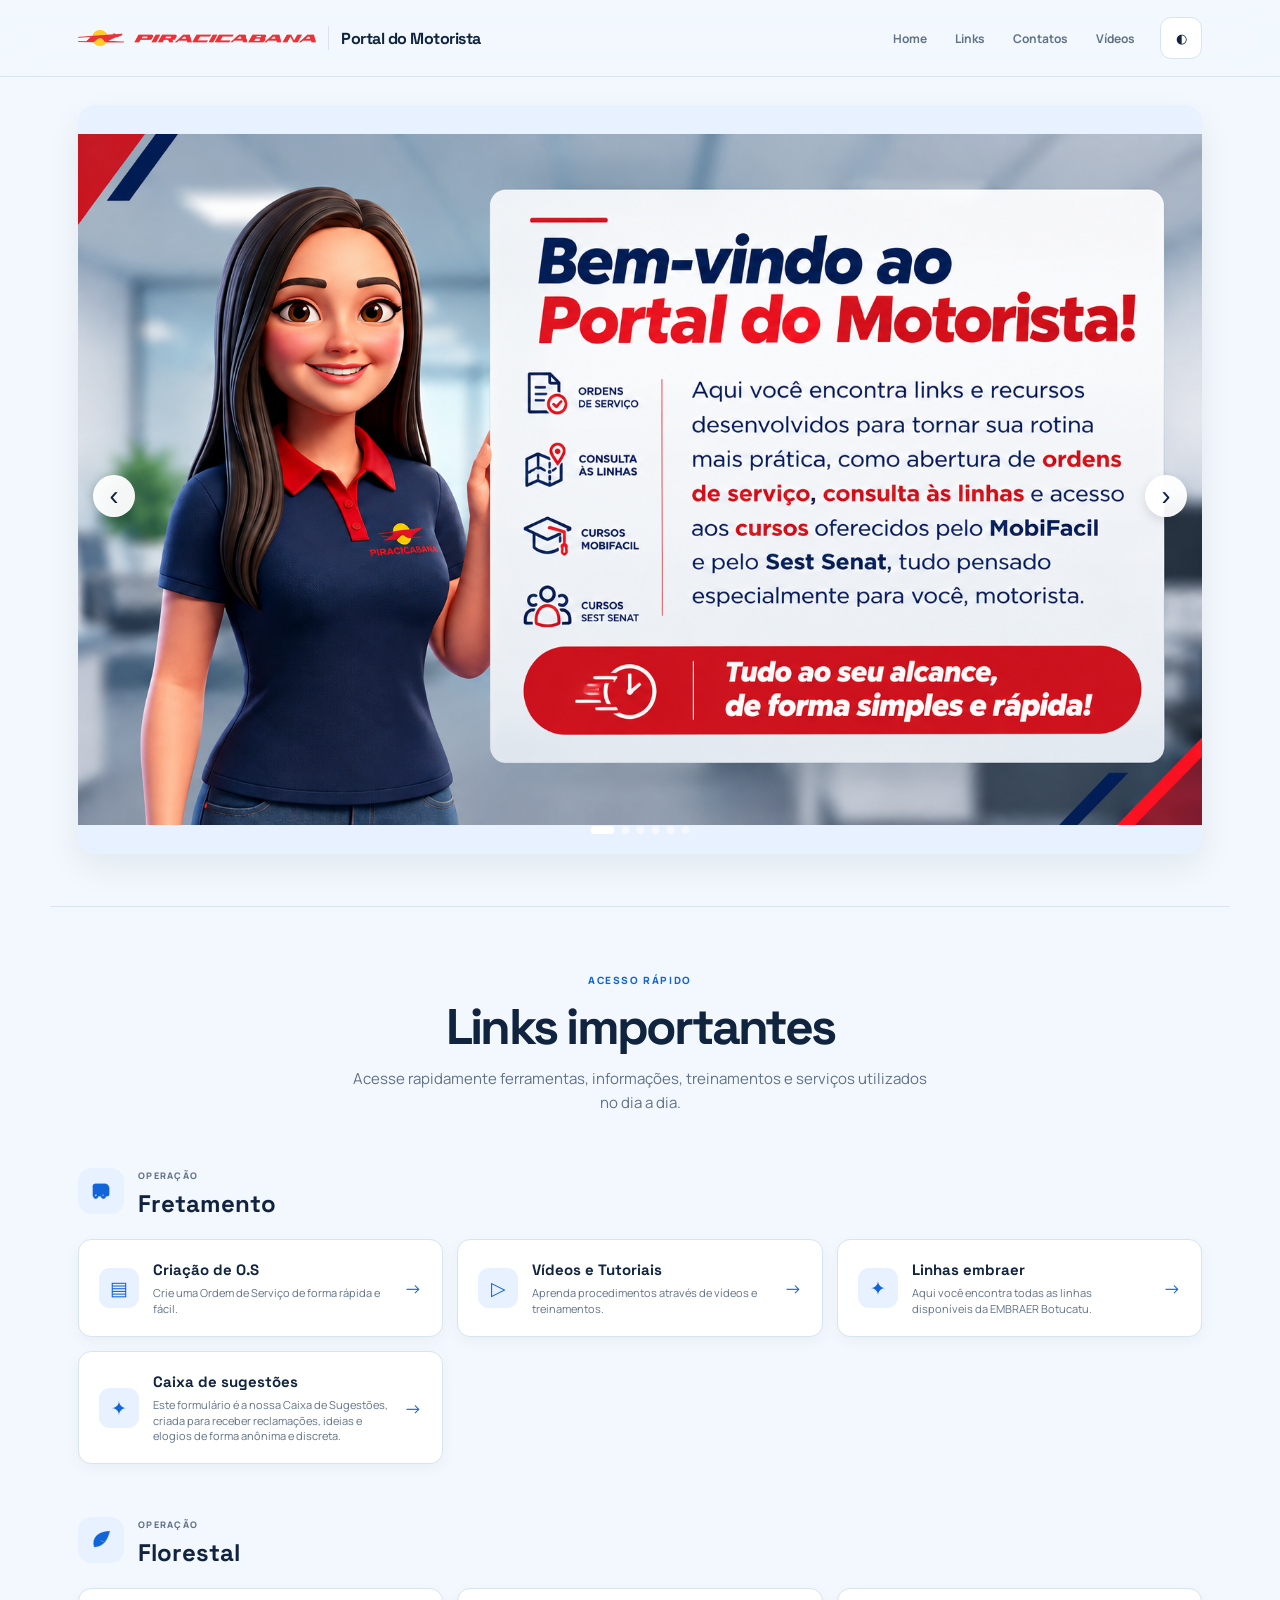
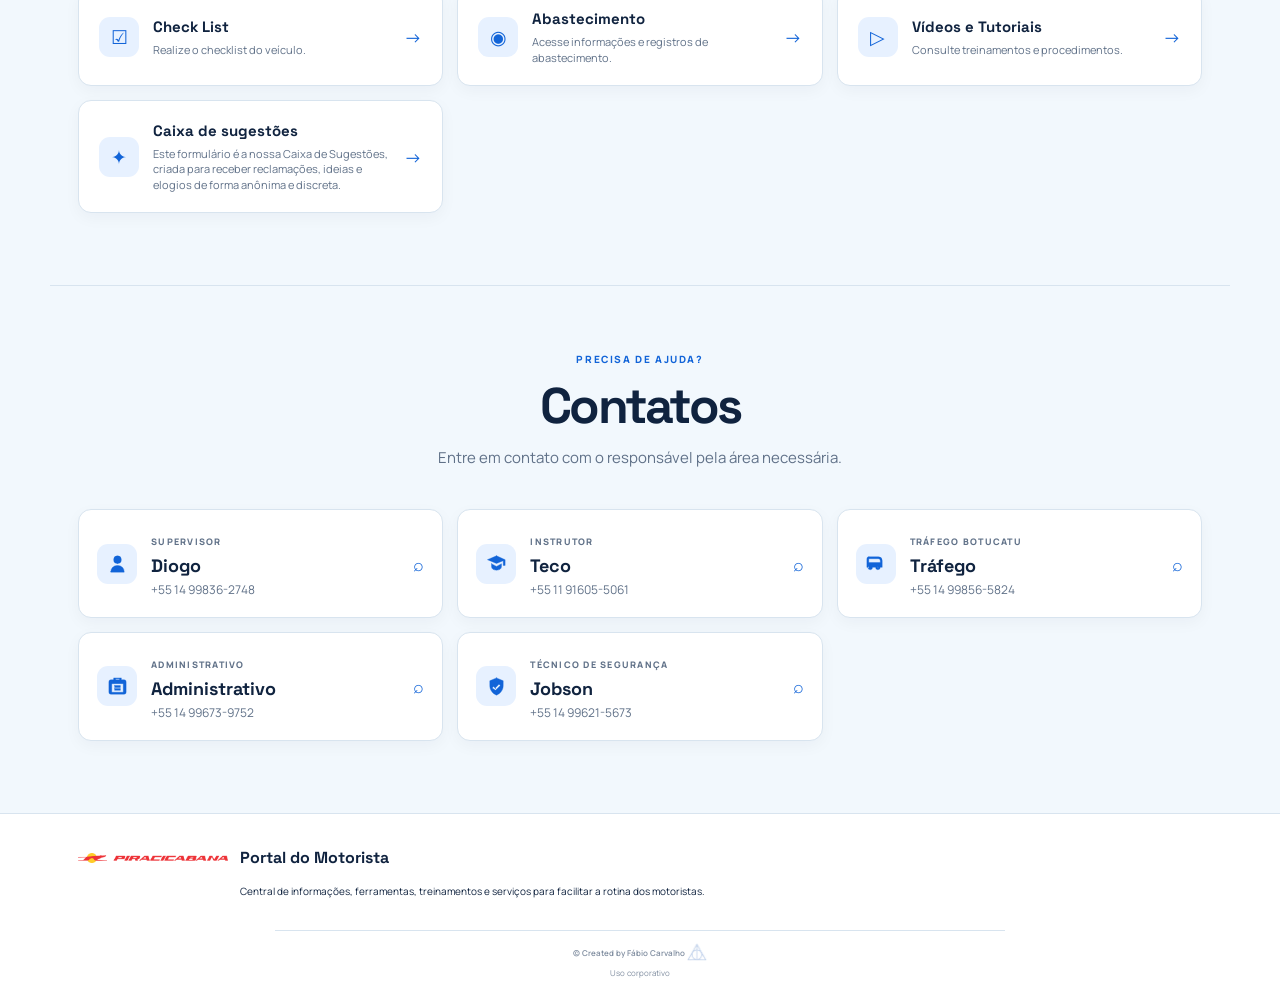
==== commit 4ea22670: "Add files via upload" ====
--- a/index.html
+++ b/index.html
@@ -39,7 +39,7 @@
                     <a href="#home">Home</a>
                     <a href="#links">Links</a>
                     <a href="#contatos">Contatos</a>
-                    <a href="#rodape">Rodapé</a>
+                    <a href="videos_e_tutoriais.html">Vídeos <span></span></a>
                 </nav>
 
                 <!-- Ferramentas -->
@@ -57,7 +57,7 @@
                     <a href="#home">Home <span>→</span></a>
                     <a href="#links">Links <span>→</span></a>
                     <a href="#contatos">Contatos <span>→</span></a>
-                    <a href="#rodape">Rodapé <span>→</span></a>
+                    <a href="videos_e_tutoriais.html">Vídeos<span>→</span></a>
                 </nav>
 
             </div>
@@ -72,27 +72,31 @@
 
                     <!-- Slide 1 -->
                     <div class="portal-slide active">
-                        <img src="Imagens/Gemini_Generated_Image_zijj3zijj3zijj3z.jpg" alt="Autocarro urbano numa rota ao amanhecer">
+                        <img src="Imagens/Bem-vindo ao Portal do Motorista.png" alt="Autocarro urbano numa rota ao amanhecer">
                     </div>
 
                     <!-- Slide 2 -->
                     <div class="portal-slide">
-                        <img src="Imagens/Gemini_Generated_Image_dtk6mxdtk6mxdtk6.jpg" alt="Formação de segurança para motoristas">
+                        <img src="Imagens/Motorista Floresta – Bracell_ Tudo ao Seu Alcance.png" alt="Formação de segurança para motoristas">
                     </div>
 
                     <!-- Slide 3 -->
                     <div class="portal-slide">
-                        <img src="Imagens/Gemini_Generated_Image_v0ytedv0ytedv0yt.jpg" alt="Motorista a consultar uma rota digital">
+                        <img src="Imagens/Videos para Aprovação no Detran.png" alt="Motorista a consultar uma rota digital">
                     </div>
 
                     <!-- Slide 4 -->
                     <div class="portal-slide">
-                        <img src="Imagens/Gemini_Generated_Image_hr0u9hr0u9hr0u9h.jpg" alt="Frota de autocarros num terminal">
+                        <img src="Imagens/Portal de Suporte Piracicabana.png" alt="Frota de autocarros num terminal">
                     </div>
 
                     <!-- Slide 5 -->
                     <div class="portal-slide">
-                        <img src="Imagens/Gemini_Generated_Image_wdop41wdop41wdop.jpg" alt="Frota de autocarros">
+                        <img src="Imagens/Cursos EAD para Motoristas.png" alt="Frota de autocarros">
+                    </div>
+                    <!-- Slide 6 -->
+                    <div class="portal-slide">
+                        <img src="Imagens/indique um motorista.jpeg" alt="Frota de autocarros">
                     </div>
 
                 </div>
@@ -351,7 +355,10 @@
 
                 <!-- Parte inferior -->
                 <div class="footer-bottom">
-                    <span>© Created by Fábio Carvalho <img src="Imagens/ChatGPT Image 16 de set. de 2026, 04_20_43.png" alt=""></span>
+
+                    <a href="https://www.instagram.com/fabiocarvalho1250/" target="_blank" style="text-decoration: none;">
+                         <span>© Created by Fábio Carvalho <img src="Imagens/ChatGPT Image 16 de set. de 2026, 04_20_43.png" alt=""></span>
+                    </a>
                     <span>Uso corporativo</span>
                 </div>
 
--- a/css/style.css
+++ b/css/style.css
@@ -1414,7 +1414,6 @@
     }
 }
 
-
 /* =====================================================
    ACESSIBILIDADE
    ===================================================== */
@@ -1963,3 +1962,6 @@
     top: -2px;
 }
 
+.footer-logo-content p{
+    font-size: 10px;
+}
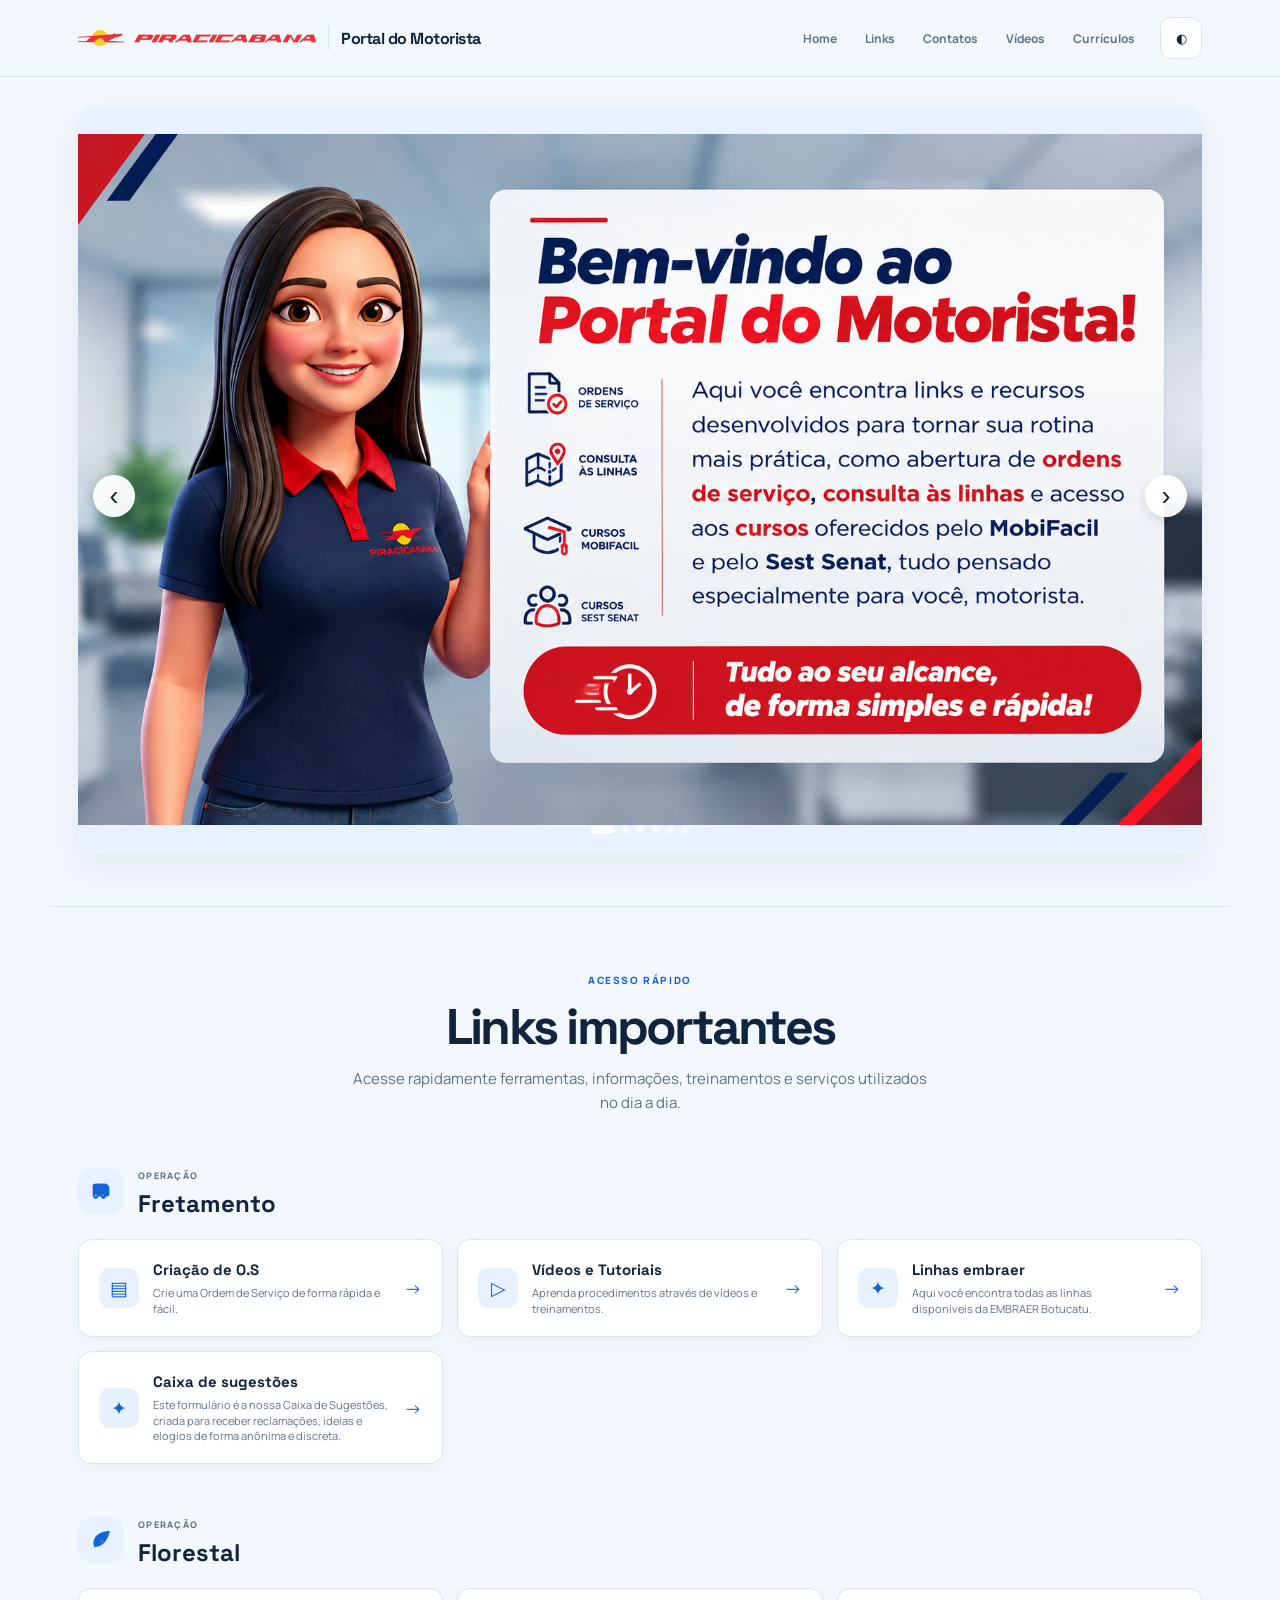
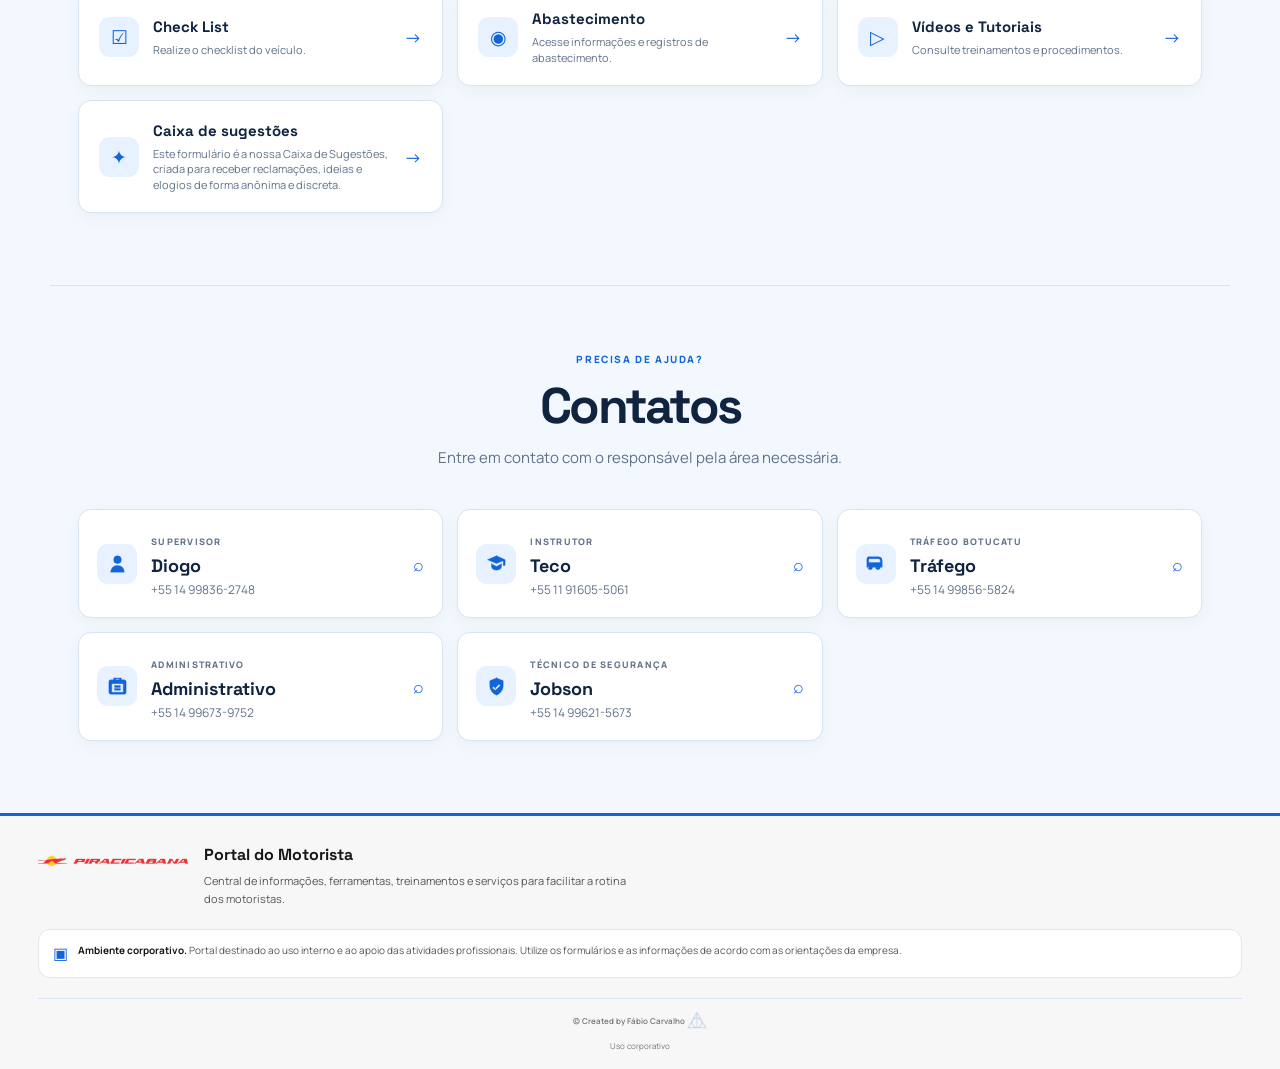
==== commit d016a87f: "Add files via upload" ====
--- a/index.html
+++ b/index.html
@@ -12,7 +12,7 @@
     <link rel="preconnect" href="https://fonts.googleapis.com">
     <link rel="preconnect" href="https://fonts.gstatic.com" crossorigin>
     <link href="https://fonts.googleapis.com/css2?family=Manrope:wght@400;500;600;700;800&family=Space+Grotesk:wght@400;500;600;700&display=swap" rel="stylesheet">
-
+    <link rel="shortcut icon" href="Imagens/favicon.png" type="image/x-icon">
     <!-- CSS -->
     <link rel="stylesheet" href="css/style.css">
 </head>
@@ -40,6 +40,7 @@
                     <a href="#links">Links</a>
                     <a href="#contatos">Contatos</a>
                     <a href="videos_e_tutoriais.html">Vídeos <span></span></a>
+                    <a href="envie_seu_curriculo.html">Currículos</a>
                 </nav>
 
                 <!-- Ferramentas -->
@@ -58,6 +59,7 @@
                     <a href="#links">Links <span>→</span></a>
                     <a href="#contatos">Contatos <span>→</span></a>
                     <a href="videos_e_tutoriais.html">Vídeos<span>→</span></a>
+                    <a href="envie_seu_curriculo.html"><span>Currículos</span><strong>→</strong></a>
                 </nav>
 
             </div>
@@ -333,37 +335,33 @@
 
         <!-- Rodapé -->
         <footer class="portal-footer" id="rodape">
-            <div class="footer-container">
-
-                <!-- Marca -->
-                <div class="footer-brand">
-                    <div class="footer-logo">
-
-                        <!-- Logo Piracicabana -->
-                        <span class="portal-logo small">
-                            <img src="Imagens/logo-piracicabana.png" alt="Piracicabana">
-                        </span>
-
-                        <!-- Texto -->
-                        <div class="footer-logo-content">
-                            <span class="footer-title">Portal do Motorista</span>
-                            <p style="font-size: 10px;">Central de informações, ferramentas, treinamentos e serviços para facilitar a rotina dos motoristas.</p>
-                        </div>
-
-                    </div>
-                </div>
-
-                <!-- Parte inferior -->
-                <div class="footer-bottom">
-
-                    <a href="https://www.instagram.com/fabiocarvalho1250/" target="_blank" style="text-decoration: none;">
-                         <span>© Created by Fábio Carvalho <img src="Imagens/ChatGPT Image 16 de set. de 2026, 04_20_43.png" alt=""></span>
-                    </a>
-                    <span>Uso corporativo</span>
-                </div>
-
-            </div>
-        </footer>
+    <div class="footer-container">
+        <div class="footer-main">
+            <div class="footer-brand">
+                <div class="footer-logo">
+                    <div class="footer-logo-image">
+                        <img src="Imagens/logo-piracicabana.png" alt="Piracicabana">
+                    </div>
+                    <div class="footer-logo-content">
+                        <span class="footer-title">Portal do Motorista</span>
+                        <p>Central de informações, ferramentas, treinamentos e serviços para facilitar a rotina dos motoristas.</p>
+                    </div>
+                </div>
+            </div>
+          
+        </div>
+        <div class="footer-corporate-note">
+            <span class="footer-corporate-icon" aria-hidden="true">▣</span>
+            <p><strong>Ambiente corporativo.</strong> Portal destinado ao uso interno e ao apoio das atividades profissionais. Utilize os formulários e as informações de acordo com as orientações da empresa.</p>
+        </div>
+        <div class="footer-bottom">
+            <a href="https://www.instagram.com/fabiocarvalho1250/" target="_blank" rel="noopener noreferrer" class="creator-credit">
+                <span>© Created by Fábio Carvalho <img src="Imagens/ChatGPT Image 16 de set. de 2026, 04_20_43.png" alt="" aria-hidden="true"></span>
+            </a>
+            <span>Uso corporativo</span>
+        </div>
+    </div>
+</footer>
 
     </div>
 
--- a/css/style.css
+++ b/css/style.css
@@ -1964,4 +1964,242 @@
 
 .footer-logo-content p{
     font-size: 10px;
-}+}
+
+/* =====================================================
+   RODAPÉ CORPORATIVO PADRONIZADO — PORTAL DO MOTORISTA
+   ===================================================== */
+.portal-footer {
+    border-top: 3px solid var(--vermelho, var(--primary, #E2231A));
+    background: var(--superficie, var(--surface, #fff));
+    color: var(--texto, var(--foreground, #171717));
+}
+.portal-footer .footer-container {
+    width: min(1400px, 94%);
+    max-width: 1400px;
+    margin: 0 auto;
+    padding: 28px 0 0;
+}
+.portal-footer .footer-main {
+    display: grid;
+    grid-template-columns: minmax(260px, 1fr) minmax(280px, .9fr);
+    gap: 34px;
+    align-items: start;
+}
+.portal-footer .footer-logo {
+    display: flex;
+    align-items: flex-start;
+    gap: 16px;
+}
+.portal-footer .footer-logo-image {
+    width: 150px;
+    height: 35px;
+    flex: 0 0 150px;
+    display: flex;
+    align-items: center;
+}
+.portal-footer .footer-logo-image img {
+    display: block;
+    width: 100%;
+    height: 100%;
+    object-fit: contain;
+    object-position: left center;
+}
+.portal-footer .footer-logo-content { min-width: 0; }
+.portal-footer .footer-title {
+    display: block;
+    color: var(--texto, var(--foreground, #171717));
+    font-family: "Space Grotesk", sans-serif;
+    font-size: 16px;
+    font-weight: 700;
+    line-height: 1.4;
+}
+.portal-footer .footer-logo-content p {
+    max-width: 440px;
+    margin: 6px 0 0;
+    color: var(--texto-secundario, var(--muted, #777));
+    font-size: 11px;
+    line-height: 1.6;
+}
+.portal-footer .footer-shortcuts {
+    display: grid;
+    grid-template-columns: repeat(2, minmax(0, 1fr));
+    gap: 8px 18px;
+}
+.portal-footer .footer-shortcuts-title {
+    grid-column: 1 / -1;
+    margin-bottom: 3px;
+    font-family: "Space Grotesk", sans-serif;
+    font-size: 13px;
+    font-weight: 700;
+    color: var(--texto, var(--foreground, #171717));
+}
+.portal-footer .footer-shortcuts a {
+    display: flex;
+    justify-content: space-between;
+    align-items: center;
+    gap: 8px;
+    padding: 7px 10px;
+    border: 1px solid var(--borda, var(--border, #e5e5e5));
+    border-radius: 9px;
+    color: var(--texto, var(--foreground, #171717));
+    text-decoration: none;
+    font-size: 11px;
+    line-height: 1.35;
+    transition: border-color .2s ease, color .2s ease, background .2s ease;
+}
+.portal-footer .footer-shortcuts a span { color: var(--vermelho, var(--primary, #E2231A)); }
+.portal-footer .footer-shortcuts a:hover {
+    color: var(--vermelho, var(--primary, #E2231A));
+    border-color: var(--vermelho, var(--primary, #E2231A));
+    background: rgba(226, 35, 26, .045);
+}
+.portal-footer .footer-corporate-note {
+    display: flex;
+    align-items: flex-start;
+    gap: 10px;
+    margin-top: 22px;
+    padding: 12px 14px;
+    border: 1px solid var(--borda, var(--border, #e5e5e5));
+    border-radius: 12px;
+    background: var(--fundo, var(--background, #f7f7f7));
+}
+.portal-footer .footer-corporate-icon { color: var(--vermelho, var(--primary, #E2231A)); font-size: 16px; line-height: 1.4; }
+.portal-footer .footer-corporate-note p {
+    margin: 0;
+    color: var(--texto-secundario, var(--muted, #777));
+    font-size: 10px;
+    line-height: 1.6;
+}
+.portal-footer .footer-corporate-note strong { color: var(--texto, var(--foreground, #171717)); }
+.portal-footer .footer-bottom {
+    width: 100%;
+    margin: 20px auto 0;
+    padding: 13px 0 17px;
+    display: flex;
+    align-items: center;
+    justify-content: space-between;
+    flex-wrap: wrap;
+    gap: 8px 16px;
+    border-top: 1px solid var(--borda, var(--border, #e5e5e5));
+    color: var(--texto-secundario, var(--muted, #777));
+    font-size: 10px;
+    line-height: 1.5;
+}
+.portal-footer .footer-bottom a { color: inherit; text-decoration: none; }
+.portal-footer .footer-bottom a:hover { color: var(--vermelho, var(--primary, #E2231A)); }
+.portal-footer .footer-bottom img { width: 20px; height: 20px; object-fit: contain; vertical-align: middle; position: relative; top: -2px; }
+@media (max-width: 760px) {
+    .portal-footer .footer-main { grid-template-columns: 1fr; gap: 22px; }
+    .portal-footer .footer-container { padding-top: 23px; }
+}
+@media (max-width: 480px) {
+    .portal-footer .footer-logo { flex-direction: column; gap: 10px; }
+    .portal-footer .footer-logo-image { width: 150px; height: 35px; flex-basis: 35px; }
+    .portal-footer .footer-shortcuts { grid-template-columns: 1fr; }
+    .portal-footer .footer-bottom { flex-direction: column; justify-content: center; text-align: center; }
+}
+
+
+/* RODAPÉ — identidade visual e contraste consistentes nos dois temas */
+.portal-footer {
+    background: var(--superficie, #fff) !important;
+    color: var(--texto, #171717) !important;
+}
+.portal-footer .footer-title,
+.portal-footer .footer-shortcuts-title,
+.portal-footer .footer-corporate-note strong {
+    color: var(--texto, #171717) !important;
+}
+.portal-footer .footer-logo-content p,
+.portal-footer .footer-corporate-note p,
+.portal-footer .footer-bottom {
+    color: var(--texto-secundario, #666) !important;
+}
+.portal-footer .footer-shortcuts {
+    display: flex !important;
+    flex-wrap: wrap;
+    align-items: center;
+    gap: 8px 18px !important;
+}
+.portal-footer .footer-shortcuts-title {
+    flex: 0 0 100%;
+    margin-bottom: 2px;
+}
+.portal-footer .footer-shortcuts a {
+    display: inline-block !important;
+    padding: 2px 0 !important;
+    border: 0 !important;
+    border-radius: 0 !important;
+    background: transparent !important;
+    color: var(--texto-secundario, #666) !important;
+    font-size: 12px !important;
+    text-decoration: none !important;
+}
+.portal-footer .footer-shortcuts a:hover,
+.portal-footer .footer-bottom a:hover {
+    color: var(--vermelho, #E2231A) !important;
+}
+.portal-footer .footer-corporate-note {
+    background: var(--fundo, #f7f7f7) !important;
+    border-color: var(--borda, #e5e5e5) !important;
+}
+body:not(.dark) .portal-footer {
+    --footer-text: #171717;
+    background: #f7f7f7 !important;
+    color: #171717 !important;
+}
+body:not(.dark) .portal-footer .footer-title,
+body:not(.dark) .portal-footer .footer-shortcuts-title,
+body:not(.dark) .portal-footer .footer-corporate-note strong {
+    color: #171717 !important;
+}
+body:not(.dark) .portal-footer .footer-logo-content p,
+body:not(.dark) .portal-footer .footer-corporate-note p,
+body:not(.dark) .portal-footer .footer-bottom,
+body:not(.dark) .portal-footer .footer-shortcuts a {
+    color: #555 !important;
+}
+body:not(.dark) .portal-footer .footer-corporate-note {
+    background: #fff !important;
+    border-color: #e5e5e5 !important;
+}
+body.dark .portal-footer {
+    background: #151515 !important;
+    color: #f5f5f5 !important;
+}
+body.dark .portal-footer .footer-title,
+body.dark .portal-footer .footer-shortcuts-title,
+body.dark .portal-footer .footer-corporate-note strong {
+    color: #f5f5f5 !important;
+}
+body.dark .portal-footer .footer-logo-content p,
+body.dark .portal-footer .footer-corporate-note p,
+body.dark .portal-footer .footer-bottom,
+body.dark .portal-footer .footer-shortcuts a {
+    color: #c5c5c5 !important;
+}
+body.dark .portal-footer .footer-corporate-note {
+    background: #1d1d1d !important;
+    border-color: #333 !important;
+}
+body.dark .portal-footer .footer-bottom {
+    border-top-color: #333 !important;
+}
+
+
+/* CRÉDITO DO RODAPÉ — mantém o link funcional sem efeito visual ao passar o mouse */
+.portal-footer .footer-bottom > a,
+.portal-footer .footer-bottom > a:visited,
+.portal-footer .footer-bottom > a:hover,
+.portal-footer .footer-bottom > a:active {
+    color: inherit !important;
+    text-decoration: none !important;
+    background: transparent !important;
+    box-shadow: none !important;
+    transform: none !important;
+}
+.portal-footer .footer-bottom > a:hover span,
+.portal-footer .footer-bottom > a:hover img {
+    text-decoration: none !important;
+}
